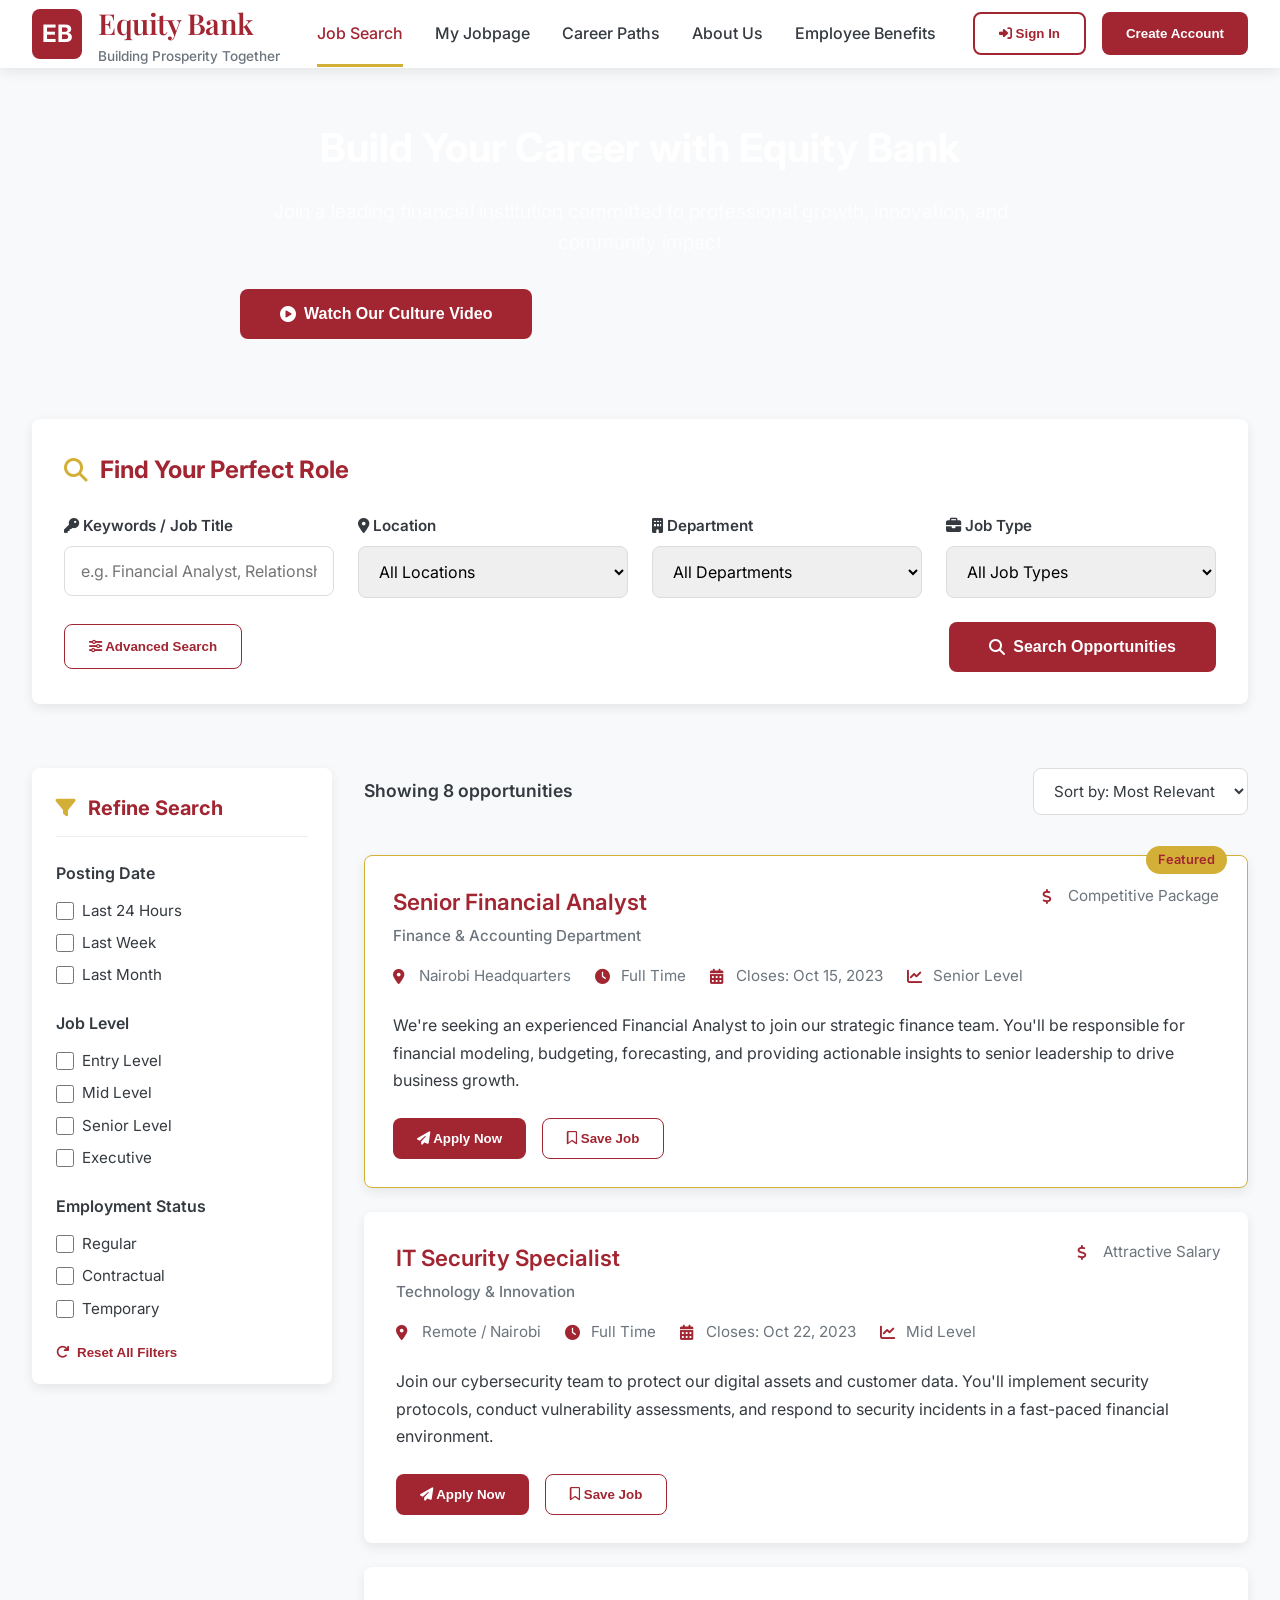
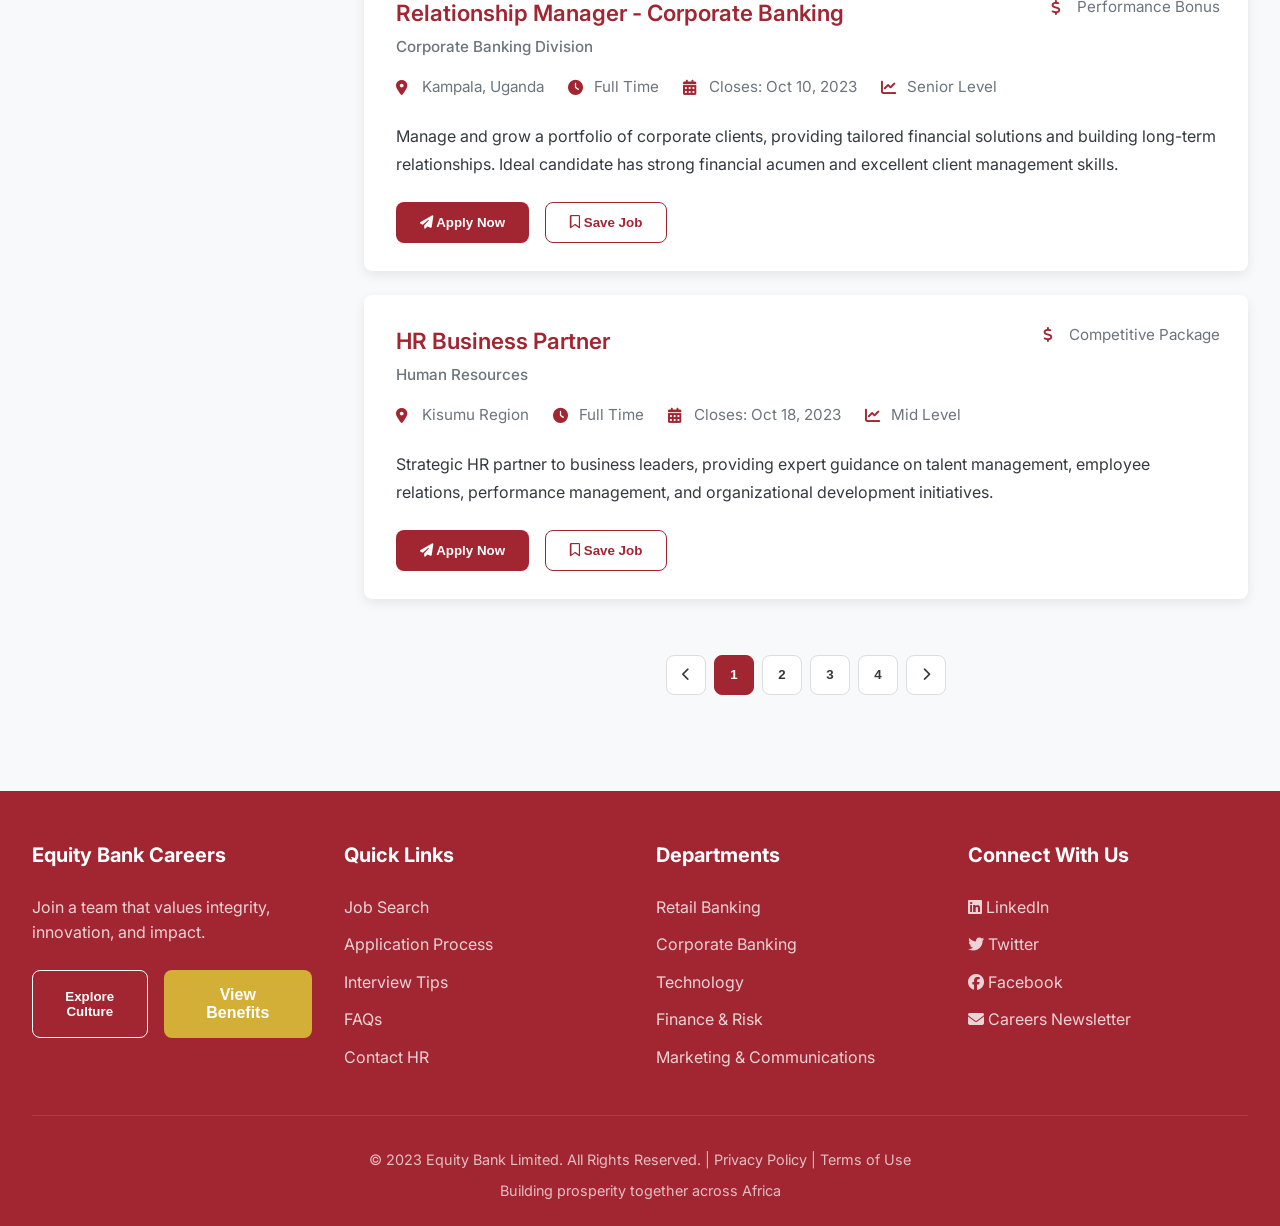
==== index.html @ b9585659 "first commit" ====
<!DOCTYPE html>
<html lang="en">

<head>
  <meta charset="UTF-8">
  <meta name="viewport" content="width=device-width, initial-scale=1.0">
  <title>Equity Bank Careers - Professional Job Portal</title>
  <link rel="stylesheet" href="https://cdnjs.cloudflare.com/ajax/libs/font-awesome/6.4.0/css/all.min.css">
  <link
    href="https://fonts.googleapis.com/css2?family=Inter:wght@300;400;500;600;700&family=Playfair+Display:wght@400;500;600&display=swap"
    rel="stylesheet">
  <style>
    :root {
      --primary-blue: #a22532;
      --secondary-blue: #a22532;
      --accent-gold: #d4af37;
      --light-blue: #e6f2ff;
      --light-gray: #f8f9fa;
      --medium-gray: #6c757d;
      --dark-gray: #343a40;
      --white: #ffffff;
      --shadow: 0 4px 12px rgba(0, 0, 0, 0.08);
      --border-radius: 8px;
      --transition: all 0.3s ease;
    }

    * {
      margin: 0;
      padding: 0;
      box-sizing: border-box;
    }

    body {
      font-family: 'Inter', sans-serif;
      line-height: 1.6;
      color: var(--dark-gray);
      background-color: var(--light-gray);
    }

    /* Header & Navigation */
    .main-header {
      background-color: var(--white);
      box-shadow: var(--shadow);
      position: sticky;
      top: 0;
      z-index: 1000;
    }

    .header-container {
      max-width: 1400px;
      margin: 0 auto;
      padding: 0 2rem;
      display: flex;
      justify-content: space-between;
      align-items: center;
    }

    .logo-section {
      display: flex;
      align-items: center;
      gap: 1rem;
    }

    .logo {
      height: 50px;
      width: auto;
    }

    .bank-name {
      font-family: 'Playfair Display', serif;
      font-size: 1.8rem;
      font-weight: 600;
      color: var(--primary-blue);
      letter-spacing: -0.5px;
    }

    .bank-tagline {
      font-size: 0.85rem;
      color: var(--medium-gray);
      font-weight: 500;
    }

    .main-nav ul {
      display: flex;
      list-style: none;
      gap: 2rem;
    }

    .main-nav a {
      text-decoration: none;
      color: var(--dark-gray);
      font-weight: 500;
      padding: 1.5rem 0;
      position: relative;
      transition: var(--transition);
    }

    .main-nav a:hover,
    .main-nav a.active {
      color: var(--primary-blue);
    }

    .main-nav a.active::after {
      content: '';
      position: absolute;
      bottom: 0;
      left: 0;
      width: 100%;
      height: 3px;
      background-color: var(--accent-gold);
    }

    .auth-buttons {
      display: flex;
      gap: 1rem;
    }

    .btn-signin,
    .btn-register {
      padding: 0.75rem 1.5rem;
      border-radius: var(--border-radius);
      font-weight: 600;
      cursor: pointer;
      transition: var(--transition);
      border: none;
    }

    .btn-signin {
      background-color: transparent;
      color: var(--primary-blue);
      border: 2px solid var(--primary-blue);
    }

    .btn-signin:hover {
      background-color: var(--light-blue);
    }

    .btn-register {
      background-color: var(--primary-blue);
      color: var(--white);
    }

    .btn-register:hover {
      background-color: var(--secondary-blue);
      transform: translateY(-2px);
    }

    .welcome-banner {
      background: linear-gradient(135deg, var(--primary-blue) 0%, #a22532 100%);
      background-image: url('https://equitybank.taleo.net/careersection/theme/101/1579769691520/en/theme/images/Header-Banner.jpg');
      background-position: center;
      background-size: cover;
      color: var(--white);
      padding: 3rem 2rem;
      text-align: center;
    }

    .welcome-content {
      max-width: 800px;
      margin: 0 auto;
    }

    .welcome-content h1 {
      font-size: 2.5rem;
      margin-bottom: 1rem;
      font-weight: 700;
    }

    .welcome-content p {
      font-size: 1.2rem;
      opacity: 0.9;
      margin-bottom: 2rem;
    }

    /* Main Content */
    .main-container {
      max-width: 1400px;
      margin: 0 auto;
      padding: 2rem;
      display: grid;
      grid-template-columns: 300px 1fr;
      gap: 2rem;
    }

    /* Search Section */
    .search-section {
      background-color: var(--white);
      border-radius: var(--border-radius);
      padding: 2rem;
      box-shadow: var(--shadow);
      margin-bottom: 2rem;
      grid-column: 1 / -1;
    }

    .search-title {
      font-size: 1.5rem;
      color: var(--primary-blue);
      margin-bottom: 1.5rem;
      display: flex;
      align-items: center;
      gap: 0.75rem;
    }

    .search-title i {
      color: var(--accent-gold);
    }

    .search-form {
      display: grid;
      grid-template-columns: repeat(auto-fit, minmax(250px, 1fr));
      gap: 1.5rem;
      margin-bottom: 1.5rem;
    }

    .form-group {
      display: flex;
      flex-direction: column;
    }

    .form-group label {
      margin-bottom: 0.5rem;
      font-weight: 600;
      color: var(--dark-gray);
      font-size: 0.95rem;
    }

    .form-input,
    .form-select {
      padding: 0.875rem 1rem;
      border: 1px solid #ddd;
      border-radius: var(--border-radius);
      font-family: 'Inter', sans-serif;
      font-size: 1rem;
      transition: var(--transition);
    }

    .form-input:focus,
    .form-select:focus {
      outline: none;
      border-color: var(--primary-blue);
      box-shadow: 0 0 0 3px rgba(0, 51, 102, 0.1);
    }

    .search-actions {
      display: flex;
      justify-content: space-between;
      align-items: center;
      margin-top: 1.5rem;
    }

    .btn-primary {
      background-color: var(--primary-blue);
      color: var(--white);
      border: none;
      padding: 1rem 2.5rem;
      border-radius: var(--border-radius);
      font-weight: 600;
      font-size: 1rem;
      cursor: pointer;
      transition: var(--transition);
      display: flex;
      align-items: center;
      gap: 0.5rem;
    }

    .btn-primary:hover {
      background-color: var(--secondary-blue);
      transform: translateY(-2px);
      box-shadow: 0 6px 16px rgba(0, 51, 102, 0.15);
    }

    .btn-secondary {
      background-color: transparent;
      color: var(--primary-blue);
      border: 1px solid var(--primary-blue);
      padding: 0.875rem 1.5rem;
      border-radius: var(--border-radius);
      font-weight: 600;
      cursor: pointer;
      transition: var(--transition);
    }

    .btn-secondary:hover {
      background-color: var(--light-blue);
    }

    /* Filters Sidebar */
    .filters-sidebar {
      background-color: var(--white);
      border-radius: var(--border-radius);
      padding: 1.5rem;
      box-shadow: var(--shadow);
      height: fit-content;
      position: sticky;
      top: 120px;
    }

    .filter-title {
      font-size: 1.25rem;
      color: var(--primary-blue);
      margin-bottom: 1.5rem;
      padding-bottom: 0.75rem;
      border-bottom: 1px solid #eee;
      display: flex;
      align-items: center;
      gap: 0.75rem;
    }

    .filter-title i {
      color: var(--accent-gold);
    }

    .filter-section {
      margin-bottom: 1.5rem;
    }

    .filter-section h3 {
      font-size: 1rem;
      margin-bottom: 0.75rem;
      color: var(--dark-gray);
      font-weight: 600;
    }

    .filter-options {
      display: flex;
      flex-direction: column;
      gap: 0.5rem;
    }

    .filter-option {
      display: flex;
      align-items: center;
      gap: 0.5rem;
    }

    .filter-option input[type="checkbox"] {
      width: 18px;
      height: 18px;
      accent-color: var(--primary-blue);
    }

    .filter-option label {
      cursor: pointer;
      font-size: 0.95rem;
    }

    .filter-reset {
      color: var(--primary-blue);
      background: none;
      border: none;
      font-weight: 600;
      cursor: pointer;
      margin-top: 0.5rem;
      display: flex;
      align-items: center;
      gap: 0.5rem;
      transition: var(--transition);
    }

    .filter-reset:hover {
      color: var(--secondary-blue);
    }

    /* Job Listings */
    .job-listings {
      display: flex;
      flex-direction: column;
      gap: 1.5rem;
    }

    .results-header {
      display: flex;
      justify-content: space-between;
      align-items: center;
      margin-bottom: 1rem;
    }

    .results-count {
      font-size: 1.1rem;
      font-weight: 600;
      color: var(--dark-gray);
    }

    .sort-options select {
      padding: 0.75rem 1rem;
      border: 1px solid #ddd;
      border-radius: var(--border-radius);
      font-family: 'Inter', sans-serif;
      font-size: 0.95rem;
      color: var(--dark-gray);
      background-color: var(--white);
    }

    .job-card {
      background-color: var(--white);
      border-radius: var(--border-radius);
      padding: 1.75rem;
      box-shadow: var(--shadow);
      transition: var(--transition);
      border-left: 4px solid transparent;
    }

    .job-card:hover {
      transform: translateY(-5px);
      box-shadow: 0 8px 20px rgba(0, 0, 0, 0.1);
      border-left-color: var(--accent-gold);
    }

    .job-card.featured {
      border: 1px solid var(--accent-gold);
      position: relative;
    }

    .featured-badge {
      position: absolute;
      top: -10px;
      right: 20px;
      background-color: var(--accent-gold);
      color: var(--primary-blue);
      font-weight: 600;
      padding: 0.25rem 0.75rem;
      border-radius: 20px;
      font-size: 0.8rem;
    }

    .job-header {
      display: flex;
      justify-content: space-between;
      align-items: flex-start;
      margin-bottom: 1rem;
    }

    .job-title {
      font-size: 1.4rem;
      font-weight: 600;
      color: var(--primary-blue);
      margin-bottom: 0.25rem;
    }

    .job-department {
      color: var(--medium-gray);
      font-size: 0.95rem;
      font-weight: 500;
    }

    .job-meta {
      display: flex;
      flex-wrap: wrap;
      gap: 1.5rem;
      margin-bottom: 1.5rem;
    }

    .job-meta-item {
      display: flex;
      align-items: center;
      gap: 0.5rem;
      color: var(--medium-gray);
      font-size: 0.95rem;
    }

    .job-meta-item i {
      color: var(--primary-blue);
      width: 18px;
    }

    .job-description {
      color: var(--dark-gray);
      margin-bottom: 1.5rem;
      line-height: 1.7;
    }

    .job-actions {
      display: flex;
      gap: 1rem;
    }

    .btn-apply {
      background-color: var(--primary-blue);
      color: var(--white);
      border: none;
      padding: 0.75rem 1.5rem;
      border-radius: var(--border-radius);
      font-weight: 600;
      cursor: pointer;
      transition: var(--transition);
    }

    .btn-apply:hover {
      background-color: var(--secondary-blue);
    }

    .btn-save {
      background-color: transparent;
      color: var(--primary-blue);
      border: 1px solid var(--primary-blue);
      padding: 0.75rem 1.5rem;
      border-radius: var(--border-radius);
      font-weight: 600;
      cursor: pointer;
      transition: var(--transition);
    }

    .btn-save:hover {
      background-color: var(--light-blue);
    }

    /* Pagination */
    .pagination {
      display: flex;
      justify-content: center;
      margin-top: 2rem;
      gap: 0.5rem;
    }

    .pagination-btn {
      width: 40px;
      height: 40px;
      display: flex;
      align-items: center;
      justify-content: center;
      border-radius: var(--border-radius);
      border: 1px solid #ddd;
      background-color: var(--white);
      color: var(--dark-gray);
      font-weight: 600;
      cursor: pointer;
      transition: var(--transition);
    }

    .pagination-btn:hover:not(.active) {
      background-color: var(--light-blue);
      border-color: var(--primary-blue);
    }

    .pagination-btn.active {
      background-color: var(--primary-blue);
      color: var(--white);
      border-color: var(--primary-blue);
    }

    /* Footer */
    .main-footer {
      background-color: var(--primary-blue);
      color: var(--white);
      padding: 3rem 2rem 1.5rem;
      margin-top: 4rem;
    }

    .footer-container {
      max-width: 1400px;
      margin: 0 auto;
      display: grid;
      grid-template-columns: repeat(auto-fit, minmax(250px, 1fr));
      gap: 2rem;
    }

    .footer-section h3 {
      font-size: 1.25rem;
      margin-bottom: 1.5rem;
      color: var(--white);
    }

    .footer-section ul {
      list-style: none;
    }

    .footer-section ul li {
      margin-bottom: 0.75rem;
    }

    .footer-section ul li a {
      color: rgba(255, 255, 255, 0.8);
      text-decoration: none;
      transition: var(--transition);
    }

    .footer-section ul li a:hover {
      color: var(--white);
      padding-left: 0.5rem;
    }

    .footer-bottom {
      text-align: center;
      padding-top: 2rem;
      margin-top: 2rem;
      border-top: 1px solid rgba(255, 255, 255, 0.1);
      color: rgba(255, 255, 255, 0.7);
      font-size: 0.9rem;
    }

    /* Responsive Design */
    @media (max-width: 1024px) {
      .main-container {
        grid-template-columns: 1fr;
      }

      .filters-sidebar {
        position: static;
      }
    }

    @media (max-width: 768px) {
      .header-container {
        flex-direction: column;
        padding: 1rem;
        gap: 1rem;
      }

      .main-nav ul {
        flex-wrap: wrap;
        justify-content: center;
        gap: 1rem;
      }

      .auth-buttons {
        width: 100%;
        justify-content: center;
      }

      .search-form {
        grid-template-columns: 1fr;
      }

      .job-header {
        flex-direction: column;
        gap: 1rem;
      }

      .job-actions {
        flex-direction: column;
      }
    }
  </style>
  <link rel="stylesheet" href="./styles.css">
</head>

<body>
  <!-- Header -->
  <header class="main-header">
    <div class="header-container">
      <div class="logo-section">
        <div class="logo-placeholder">
          <div
            style="background-color: var(--primary-blue); color: white; width: 50px; height: 50px; display: flex; align-items: center; justify-content: center; border-radius: 8px; font-weight: bold; font-size: 1.5rem;">
            EB</div>
        </div>
        <div>
          <div class="bank-name">Equity Bank</div>
          <div class="bank-tagline">Building Prosperity Together</div>
        </div>
      </div>

      <nav class="main-nav">
        <ul>
          <li><a href="#" class="active">Job Search</a></li>
          <li><a href="my-jobs.html">My Jobpage</a></li>
          <li><a href="career-paths.html">Career Paths</a></li>
          <li><a href="about.html">About Us</a></li>
          <li><a href="benefits.html">Employee Benefits</a></li>
        </ul>
      </nav>

      <div class="auth-buttons">
        <button class="btn-signin"><i class="fas fa-sign-in-alt"></i> Sign In</button>
        <button class="btn-register">Create Account</button>
      </div>
    </div>
  </header>

  <!-- Welcome Banner -->
  <section class="welcome-banner">
    <div class="welcome-content">
      <h1>Build Your Career with Equity Bank</h1>
      <p>Join a leading financial institution committed to professional growth, innovation, and community impact</p>
      <button class="btn-primary"><i class="fas fa-play-circle"></i> Watch Our Culture Video</button>
    </div>
  </section>

  <!-- Main Content -->
  <main class="main-container">
    <!-- Search Section -->
    <section class="search-section">
      <h2 class="search-title"><i class="fas fa-search"></i> Find Your Perfect Role</h2>

      <form class="search-form">
        <div class="form-group">
          <label for="keyword"><i class="fas fa-key"></i> Keywords / Job Title</label>
          <input type="text" id="keyword" class="form-input" placeholder="e.g. Financial Analyst, Relationship Manager">
        </div>

        <div class="form-group">
          <label for="location"><i class="fas fa-map-marker-alt"></i> Location</label>
          <select id="location" class="form-select">
            <option value="">All Locations</option>
            <option value="nairobi">Nairobi Headquarters</option>
            <option value="kisumu">Kisumu Region</option>
            <option value="mombasa">Mombasa Coastal</option>
            <option value="kampala">Kampala, Uganda</option>
            <option value="kigali">Kigali, Rwanda</option>
            <option value="remote">Remote Opportunities</option>
          </select>
        </div>

        <div class="form-group">
          <label for="department"><i class="fas fa-building"></i> Department</label>
          <select id="department" class="form-select">
            <option value="">All Departments</option>
            <option value="retail">Retail Banking</option>
            <option value="corporate">Corporate Banking</option>
            <option value="finance">Finance & Accounting</option>
            <option value="risk">Risk Management</option>
            <option value="technology">Technology & Innovation</option>
            <option value="hr">Human Resources</option>
          </select>
        </div>

        <div class="form-group">
          <label for="job-type"><i class="fas fa-briefcase"></i> Job Type</label>
          <select id="job-type" class="form-select">
            <option value="">All Job Types</option>
            <option value="full-time">Full Time</option>
            <option value="part-time">Part Time</option>
            <option value="contract">Contract</option>
            <option value="internship">Internship</option>
          </select>
        </div>
      </form>

      <div class="search-actions">
        <button class="btn-secondary"><i class="fas fa-sliders-h"></i> Advanced Search</button>
        <button class="btn-primary"><i class="fas fa-search"></i> Search Opportunities</button>
      </div>
    </section>

    <!-- Filters Sidebar -->
    <aside class="filters-sidebar">
      <h3 class="filter-title"><i class="fas fa-filter"></i> Refine Search</h3>

      <div class="filter-section">
        <h3>Posting Date</h3>
        <div class="filter-options">
          <div class="filter-option">
            <input type="checkbox" id="date-24h" name="date">
            <label for="date-24h">Last 24 Hours</label>
          </div>
          <div class="filter-option">
            <input type="checkbox" id="date-week" name="date">
            <label for="date-week">Last Week</label>
          </div>
          <div class="filter-option">
            <input type="checkbox" id="date-month" name="date">
            <label for="date-month">Last Month</label>
          </div>
        </div>
      </div>

      <div class="filter-section">
        <h3>Job Level</h3>
        <div class="filter-options">
          <div class="filter-option">
            <input type="checkbox" id="level-entry" name="level">
            <label for="level-entry">Entry Level</label>
          </div>
          <div class="filter-option">
            <input type="checkbox" id="level-mid" name="level">
            <label for="level-mid">Mid Level</label>
          </div>
          <div class="filter-option">
            <input type="checkbox" id="level-senior" name="level">
            <label for="level-senior">Senior Level</label>
          </div>
          <div class="filter-option">
            <input type="checkbox" id="level-exec" name="level">
            <label for="level-exec">Executive</label>
          </div>
        </div>
      </div>

      <div class="filter-section">
        <h3>Employment Status</h3>
        <div class="filter-options">
          <div class="filter-option">
            <input type="checkbox" id="status-regular" name="status">
            <label for="status-regular">Regular</label>
          </div>
          <div class="filter-option">
            <input type="checkbox" id="status-contract" name="status">
            <label for="status-contract">Contractual</label>
          </div>
          <div class="filter-option">
            <input type="checkbox" id="status-temp" name="status">
            <label for="status-temp">Temporary</label>
          </div>
        </div>
      </div>

      <button class="filter-reset"><i class="fas fa-redo"></i> Reset All Filters</button>
    </aside>

    <!-- Job Listings -->
    <section class="job-listings">
      <div class="results-header">
        <div class="results-count">Showing 8 opportunities</div>
        <div class="sort-options">
          <select>
            <option>Sort by: Most Relevant</option>
            <option>Sort by: Newest</option>
            <option>Sort by: Closing Date</option>
            <option>Sort by: Job Title</option>
          </select>
        </div>
      </div>

      <!-- Job Card 1 -->
      <article class="job-card featured">
        <div class="featured-badge">Featured</div>
        <div class="job-header">
          <div>
            <h3 class="job-title">Senior Financial Analyst</h3>
            <p class="job-department">Finance & Accounting Department</p>
          </div>
          <div>
            <span class="job-meta-item"><i class="fas fa-dollar-sign"></i> Competitive Package</span>
          </div>
        </div>

        <div class="job-meta">
          <div class="job-meta-item">
            <i class="fas fa-map-marker-alt"></i>
            <span>Nairobi Headquarters</span>
          </div>
          <div class="job-meta-item">
            <i class="fas fa-clock"></i>
            <span>Full Time</span>
          </div>
          <div class="job-meta-item">
            <i class="fas fa-calendar-alt"></i>
            <span>Closes: Oct 15, 2023</span>
          </div>
          <div class="job-meta-item">
            <i class="fas fa-chart-line"></i>
            <span>Senior Level</span>
          </div>
        </div>

        <p class="job-description">
          We're seeking an experienced Financial Analyst to join our strategic finance team. You'll be responsible for
          financial modeling, budgeting, forecasting, and providing actionable insights to senior leadership to drive
          business growth.
        </p>

        <div class="job-actions">
          <button class="btn-apply"><i class="fas fa-paper-plane"></i> Apply Now</button>
          <button class="btn-save"><i class="far fa-bookmark"></i> Save Job</button>
        </div>
      </article>

      <!-- Job Card 2 -->
      <article class="job-card">
        <div class="job-header">
          <div>
            <h3 class="job-title">IT Security Specialist</h3>
            <p class="job-department">Technology & Innovation</p>
          </div>
          <div>
            <span class="job-meta-item"><i class="fas fa-dollar-sign"></i> Attractive Salary</span>
          </div>
        </div>

        <div class="job-meta">
          <div class="job-meta-item">
            <i class="fas fa-map-marker-alt"></i>
            <span>Remote / Nairobi</span>
          </div>
          <div class="job-meta-item">
            <i class="fas fa-clock"></i>
            <span>Full Time</span>
          </div>
          <div class="job-meta-item">
            <i class="fas fa-calendar-alt"></i>
            <span>Closes: Oct 22, 2023</span>
          </div>
          <div class="job-meta-item">
            <i class="fas fa-chart-line"></i>
            <span>Mid Level</span>
          </div>
        </div>

        <p class="job-description">
          Join our cybersecurity team to protect our digital assets and customer data. You'll implement security
          protocols, conduct vulnerability assessments, and respond to security incidents in a fast-paced financial
          environment.
        </p>

        <div class="job-actions">
          <button class="btn-apply"><i class="fas fa-paper-plane"></i> Apply Now</button>
          <button class="btn-save"><i class="far fa-bookmark"></i> Save Job</button>
        </div>
      </article>

      <!-- Job Card 3 -->
      <article class="job-card">
        <div class="job-header">
          <div>
            <h3 class="job-title">Relationship Manager - Corporate Banking</h3>
            <p class="job-department">Corporate Banking Division</p>
          </div>
          <div>
            <span class="job-meta-item"><i class="fas fa-dollar-sign"></i> Performance Bonus</span>
          </div>
        </div>

        <div class="job-meta">
          <div class="job-meta-item">
            <i class="fas fa-map-marker-alt"></i>
            <span>Kampala, Uganda</span>
          </div>
          <div class="job-meta-item">
            <i class="fas fa-clock"></i>
            <span>Full Time</span>
          </div>
          <div class="job-meta-item">
            <i class="fas fa-calendar-alt"></i>
            <span>Closes: Oct 10, 2023</span>
          </div>
          <div class="job-meta-item">
            <i class="fas fa-chart-line"></i>
            <span>Senior Level</span>
          </div>
        </div>

        <p class="job-description">
          Manage and grow a portfolio of corporate clients, providing tailored financial solutions and building
          long-term relationships. Ideal candidate has strong financial acumen and excellent client management skills.
        </p>

        <div class="job-actions">
          <button class="btn-apply"><i class="fas fa-paper-plane"></i> Apply Now</button>
          <button class="btn-save"><i class="far fa-bookmark"></i> Save Job</button>
        </div>
      </article>

      <!-- Job Card 4 -->
      <article class="job-card">
        <div class="job-header">
          <div>
            <h3 class="job-title">HR Business Partner</h3>
            <p class="job-department">Human Resources</p>
          </div>
          <div>
            <span class="job-meta-item"><i class="fas fa-dollar-sign"></i> Competitive Package</span>
          </div>
        </div>

        <div class="job-meta">
          <div class="job-meta-item">
            <i class="fas fa-map-marker-alt"></i>
            <span>Kisumu Region</span>
          </div>
          <div class="job-meta-item">
            <i class="fas fa-clock"></i>
            <span>Full Time</span>
          </div>
          <div class="job-meta-item">
            <i class="fas fa-calendar-alt"></i>
            <span>Closes: Oct 18, 2023</span>
          </div>
          <div class="job-meta-item">
            <i class="fas fa-chart-line"></i>
            <span>Mid Level</span>
          </div>
        </div>

        <p class="job-description">
          Strategic HR partner to business leaders, providing expert guidance on talent management, employee relations,
          performance management, and organizational development initiatives.
        </p>

        <div class="job-actions">
          <button class="btn-apply"><i class="fas fa-paper-plane"></i> Apply Now</button>
          <button class="btn-save"><i class="far fa-bookmark"></i> Save Job</button>
        </div>
      </article>

      <!-- Pagination -->
      <div class="pagination">
        <button class="pagination-btn"><i class="fas fa-chevron-left"></i></button>
        <button class="pagination-btn active">1</button>
        <button class="pagination-btn">2</button>
        <button class="pagination-btn">3</button>
        <button class="pagination-btn">4</button>
        <button class="pagination-btn"><i class="fas fa-chevron-right"></i></button>
      </div>
    </section>
  </main>

  <!-- Footer -->
  <footer class="main-footer">
    <div class="footer-container">
      <div class="footer-section">
        <h3>Equity Bank Careers</h3>
        <p style="opacity: 0.8; margin-bottom: 1.5rem;">Join a team that values integrity, innovation, and impact.</p>
        <div style="display: flex; gap: 1rem;">
          <button class="btn-secondary" style="color: white; border-color: white;">Explore Culture</button>
          <button class="btn-primary" style="background-color: var(--accent-gold); border: none;">View Benefits</button>
        </div>
      </div>

      <div class="footer-section">
        <h3>Quick Links</h3>
        <ul>
          <li><a href="#">Job Search</a></li>
          <li><a href="#">Application Process</a></li>
          <li><a href="#">Interview Tips</a></li>
          <li><a href="#">FAQs</a></li>
          <li><a href="#">Contact HR</a></li>
        </ul>
      </div>

      <div class="footer-section">
        <h3>Departments</h3>
        <ul>
          <li><a href="#">Retail Banking</a></li>
          <li><a href="#">Corporate Banking</a></li>
          <li><a href="#">Technology</a></li>
          <li><a href="#">Finance & Risk</a></li>
          <li><a href">Marketing & Communications</a></li>
        </ul>
      </div>

      <div class="footer-section">
        <h3>Connect With Us</h3>
        <ul>
          <li><a href="#"><i class="fab fa-linkedin"></i> LinkedIn</a></li>
          <li><a href="#"><i class="fab fa-twitter"></i> Twitter</a></li>
          <li><a href="#"><i class="fab fa-facebook"></i> Facebook</a></li>
          <li><a href="#"><i class="fas fa-envelope"></i> Careers Newsletter</a></li>
        </ul>
      </div>
    </div>

    <div class="footer-bottom">
      <p>© 2023 Equity Bank Limited. All Rights Reserved. | Privacy Policy | Terms of Use</p>
      <p style="margin-top: 0.5rem;">Building prosperity together across Africa</p>
    </div>
  </footer>

  <script>
    // Interactive elements functionality
    document.addEventListener('DOMContentLoaded', function () {
      // Apply button functionality
      const applyButtons = document.querySelectorAll('.btn-apply');
      applyButtons.forEach(button => {
        button.addEventListener('click', function () {
          const jobTitle = this.closest('.job-card').querySelector('.job-title').textContent;
          alert(`Starting application process for: ${jobTitle}`);
          // In a real implementation, this would redirect to application form
        });
      });

      // Save job functionality
      const saveButtons = document.querySelectorAll('.btn-save');
      saveButtons.forEach(button => {
        button.addEventListener('click', function () {
          const jobTitle = this.closest('.job-card').querySelector('.job-title').textContent;
          const icon = this.querySelector('i');

          if (icon.classList.contains('far')) {
            icon.classList.remove('far');
            icon.classList.add('fas');
            this.innerHTML = '<i class="fas fa-bookmark"></i> Saved';
            alert(`"${jobTitle}" has been saved to your jobpage.`);
          } else {
            icon.classList.remove('fas');
            icon.classList.add('far');
            this.innerHTML = '<i class="far fa-bookmark"></i> Save Job';
            alert(`"${jobTitle}" has been removed from your saved jobs.`);
          }
        });
      });

      // Search functionality
      const searchButton = document.querySelector('.btn-primary');
      searchButton.addEventListener('click', function () {
        const keyword = document.getElementById('keyword').value;
        const location = document.getElementById('location').value;
        const department = document.getElementById('department').value;

        if (!keyword && !location && !department) {
          alert('Please enter at least one search criteria or use "Advanced Search" for more options.');
        } else {
          alert('Searching for opportunities... This would load results in a real implementation.');
          // In a real implementation, this would submit the form and filter results
        }
      });

      // Filter reset functionality
      const resetButton = document.querySelector('.filter-reset');
      resetButton.addEventListener('click', function () {
        const checkboxes = document.querySelectorAll('.filter-options input[type="checkbox"]');
        checkboxes.forEach(checkbox => {
          checkbox.checked = false;
        });
        alert('All filters have been reset.');
      });

      // Sign in button
      const signInButton = document.querySelector('.btn-signin');
      signInButton.addEventListener('click', function () {
        alert('Redirecting to secure sign in portal...');
        // In a real implementation, this would open a sign in modal or redirect
      });

      // Register button
      const registerButton = document.querySelector('.btn-register');
      registerButton.addEventListener('click', function () {
        alert('Redirecting to account creation page...');
        // In a real implementation, this would redirect to registration
      });

      // Advanced search button
      const advancedButton = document.querySelector('.btn-secondary');
      advancedButton.addEventListener('click', function () {
        alert('Opening advanced search panel with more filtering options...');
        // In a real implementation, this would expand an advanced search section
      });
    });
  </script>
  <script src="main.js"></script>
</body>

</html>
---- styles.css ----
/* ===== BASE STYLES & VARIABLES ===== */
:root {
  --eb-primary-blue: hwb(354 13% 42%);
  --eb-secondary-blue: #a22532;
  --eb-accent-gold: #d4af37;
  --eb-light-blue: #e6f2ff;
  --eb-light-gray: #f8f9fa;
  --eb-medium-gray: #6c757d;
  --eb-dark-gray: #343a40;
  --eb-white: #ffffff;
  --eb-success: #28a745;
  --eb-warning: #ffc107;
  --eb-error: #dc3545;
  --eb-shadow: 0 4px 12px rgba(0, 0, 0, 0.08);
  --eb-border-radius: 8px;
  --eb-transition: all 0.3s ease;
}

* {
  margin: 0;
  padding: 0;
  box-sizing: border-box;
}

body {
  font-family: 'Inter', sans-serif;
  line-height: 1.6;
  color: var(--eb-dark-gray);
  background-color: var(--eb-light-gray);
}

/* ===== SHARED COMPONENTS ===== */
.eb-header {
  background-color: var(--eb-white);
  box-shadow: var(--eb-shadow);
  position: sticky;
  top: 0;
  z-index: 1000;
}

.eb-header-container {
  max-width: 1400px;
  margin: 0 auto;
  padding: 0 2rem;
  display: flex;
  justify-content: space-between;
  align-items: center;
}

.eb-logo-section {
  display: flex;
  align-items: center;
  gap: 1rem;
}

.eb-logo {
  height: 50px;
  width: auto;
}

.eb-bank-name {
  font-family: 'Playfair Display', serif;
  font-size: 1.8rem;
  font-weight: 600;
  color: var(--eb-primary-blue);
  letter-spacing: -0.5px;
}

.eb-bank-tagline {
  font-size: 0.85rem;
  color: var(--eb-medium-gray);
  font-weight: 500;
}

.eb-main-nav ul {
  display: flex;
  list-style: none;
  gap: 2rem;
}

.eb-main-nav a {
  text-decoration: none;
  color: var(--eb-dark-gray);
  font-weight: 500;
  padding: 1.5rem 0;
  position: relative;
  transition: var(--eb-transition);
}

.eb-main-nav a:hover,
.eb-main-nav a.eb-active {
  color: var(--eb-primary-blue);
}

.eb-main-nav a.eb-active::after {
  content: '';
  position: absolute;
  bottom: 0;
  left: 0;
  width: 100%;
  height: 3px;
  background-color: var(--eb-accent-gold);
}

.eb-auth-buttons {
  display: flex;
  gap: 1rem;
}

.eb-btn {
  padding: 0.75rem 1.5rem;
  border-radius: var(--eb-border-radius);
  font-weight: 600;
  cursor: pointer;
  transition: var(--eb-transition);
  border: none;
  font-family: 'Inter', sans-serif;
  font-size: 0.95rem;
  display: inline-flex;
  align-items: center;
  gap: 0.5rem;
  justify-content: center;
}

.eb-btn-signin {
  background-color: transparent;
  color: var(--eb-primary-blue);
  border: 2px solid var(--eb-primary-blue);
}

.eb-btn-signin:hover {
  background-color: var(--eb-light-blue);
}

.eb-btn-register {
  background-color: var(--eb-primary-blue);
  color: var(--eb-white);
}

.eb-btn-register:hover {
  background-color: var(--eb-secondary-blue);
  transform: translateY(-2px);
}

.eb-btn-primary {
  background-color: var(--eb-primary-blue);
  color: var(--eb-white);
  border: none;
  padding: 1rem 2.5rem;
}

.eb-btn-primary:hover {
  background-color: var(--eb-secondary-blue);
  transform: translateY(-2px);
  box-shadow: 0 6px 16px rgba(0, 51, 102, 0.15);
}

.eb-btn-secondary {
  background-color: transparent;
  color: var(--eb-primary-blue);
  border: 1px solid var(--eb-primary-blue);
}

.eb-btn-secondary:hover {
  background-color: var(--eb-light-blue);
}

/* Footer */
.eb-footer {
  background-color: var(--eb-primary-blue);
  color: var(--eb-white);
  padding: 3rem 2rem 1.5rem;
  margin-top: 4rem;
}

.eb-footer-container {
  max-width: 1400px;
  margin: 0 auto;
  display: grid;
  grid-template-columns: repeat(auto-fit, minmax(250px, 1fr));
  gap: 2rem;
}

.eb-footer-section h3 {
  font-size: 1.25rem;
  margin-bottom: 1.5rem;
  color: var(--eb-white);
}

.eb-footer-section ul {
  list-style: none;
}

.eb-footer-section ul li {
  margin-bottom: 0.75rem;
}

.eb-footer-section ul li a {
  color: rgba(255, 255, 255, 0.8);
  text-decoration: none;
  transition: var(--eb-transition);
}

.eb-footer-section ul li a:hover {
  color: var(--eb-white);
  padding-left: 0.5rem;
}

.eb-footer-bottom {
  text-align: center;
  padding-top: 2rem;
  margin-top: 2rem;
  border-top: 1px solid rgba(255, 255, 255, 0.1);
  color: rgba(255, 255, 255, 0.7);
  font-size: 0.9rem;
}

/* ===== UTILITY CLASSES ===== */
.eb-container {
  max-width: 1400px;
  margin: 0 auto;
  padding: 0 2rem;
}

.eb-page-header {
  background: linear-gradient(135deg, var(--eb-primary-blue) 0%, #a22532 100%);
  color: var(--eb-white);
  padding: 4rem 2rem;
  text-align: center;
  margin-bottom: 3rem;
}

.eb-page-header h1 {
  font-size: 2.8rem;
  margin-bottom: 1rem;
  font-weight: 700;
}

.eb-page-header p {
  font-size: 1.2rem;
  opacity: 0.9;
  max-width: 800px;
  margin: 0 auto;
}

.eb-section {
  padding: 3rem 0;
}

.eb-card {
  background-color: var(--eb-white);
  border-radius: var(--eb-border-radius);
  padding: 2rem;
  box-shadow: var(--eb-shadow);
  transition: var(--eb-transition);
}

.eb-card:hover {
  transform: translateY(-5px);
  box-shadow: 0 8px 20px rgba(0, 0, 0, 0.1);
}

.eb-featured-badge {
  position: absolute;
  top: -10px;
  right: 20px;
  background-color: var(--eb-accent-gold);
  color: var(--eb-primary-blue);
  font-weight: 600;
  padding: 0.25rem 0.75rem;
  border-radius: 20px;
  font-size: 0.8rem;
}

.eb-grid {
  display: grid;
  gap: 2rem;
}

.eb-grid-2 {
  grid-template-columns: repeat(2, 1fr);
}

.eb-grid-3 {
  grid-template-columns: repeat(3, 1fr);
}

.eb-grid-4 {
  grid-template-columns: repeat(4, 1fr);
}

/* ===== RESPONSIVE ===== */
@media (max-width: 1024px) {
  .eb-grid-4 {
    grid-template-columns: repeat(2, 1fr);
  }
}

@media (max-width: 768px) {
  .eb-header-container {
    flex-direction: column;
    padding: 1rem;
    gap: 1rem;
  }

  .eb-main-nav ul {
    flex-wrap: wrap;
    justify-content: center;
    gap: 1rem;
  }

  .eb-auth-buttons {
    width: 100%;
    justify-content: center;
  }

  .eb-grid-2,
  .eb-grid-3,
  .eb-grid-4 {
    grid-template-columns: 1fr;
  }

  .eb-page-header h1 {
    font-size: 2.2rem;
  }
}
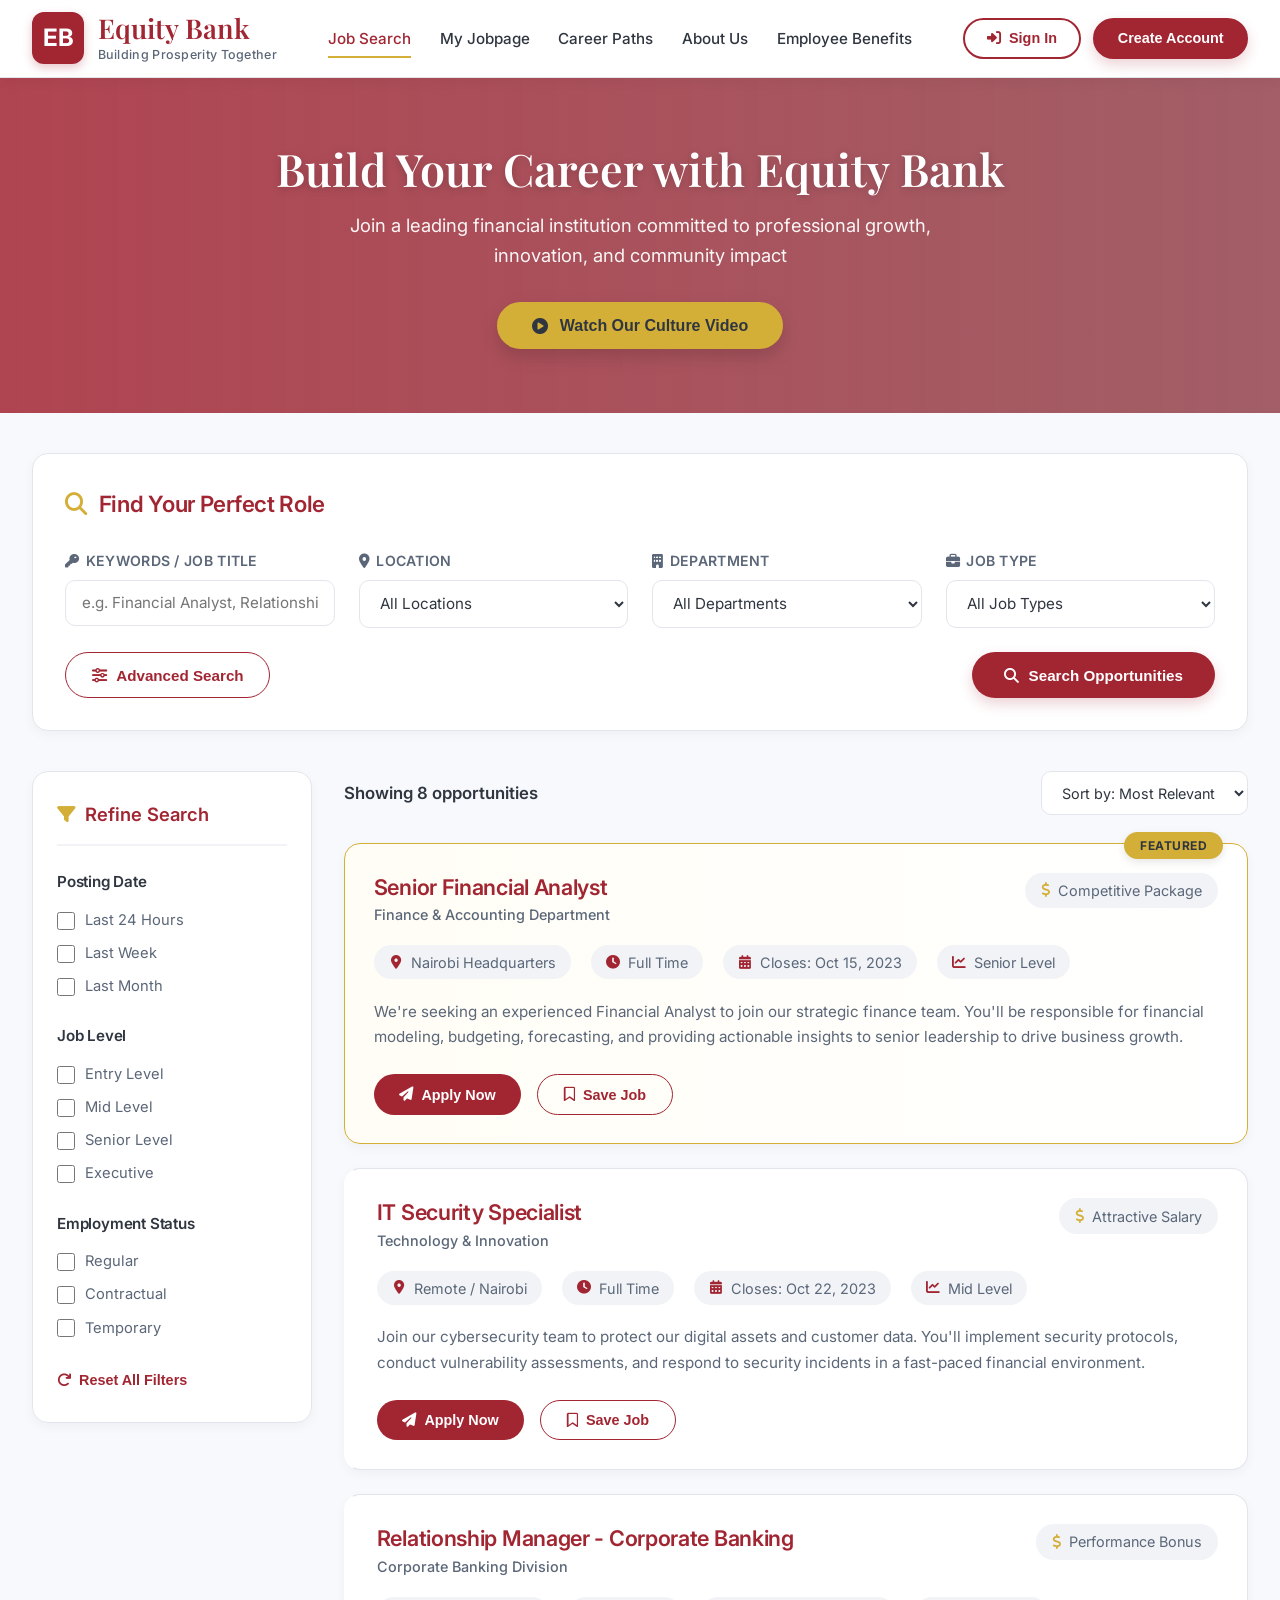
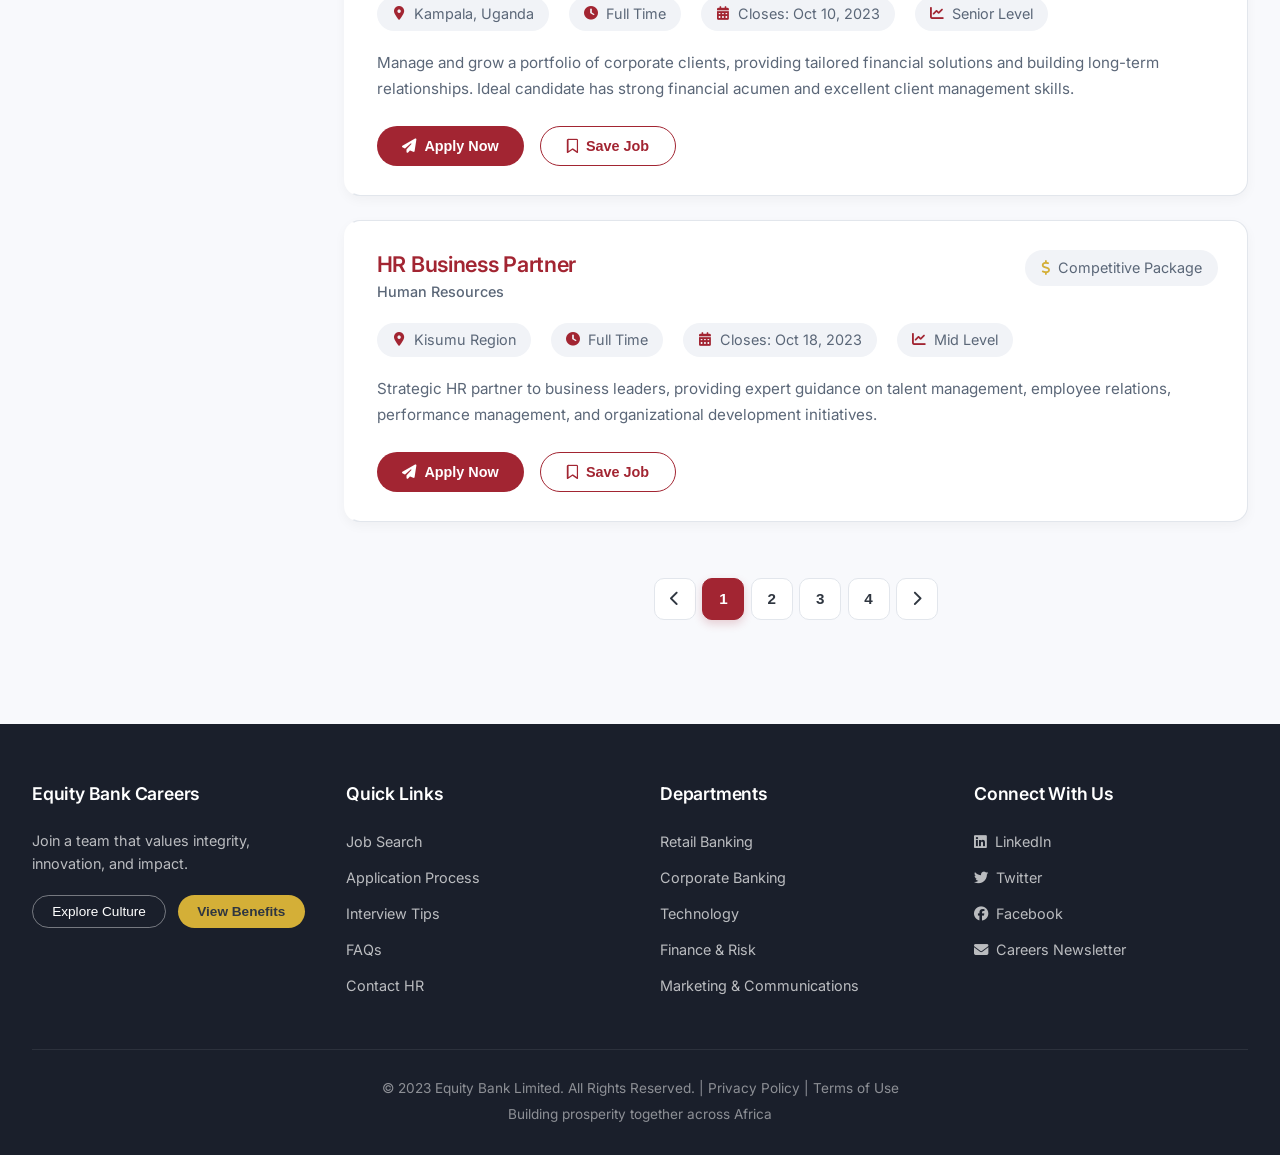
==== commit 750d876d: "Update index.html" ====
--- a/index.html
+++ b/index.html
@@ -1,204 +1,271 @@
+
 <!DOCTYPE html>
 <html lang="en">
-
 <head>
   <meta charset="UTF-8">
   <meta name="viewport" content="width=device-width, initial-scale=1.0">
-  <title>Equity Bank Careers - Professional Job Portal</title>
+  <title>Equity Bank Careers | Professional Job Portal</title>
   <link rel="stylesheet" href="https://cdnjs.cloudflare.com/ajax/libs/font-awesome/6.4.0/css/all.min.css">
-  <link
-    href="https://fonts.googleapis.com/css2?family=Inter:wght@300;400;500;600;700&family=Playfair+Display:wght@400;500;600&display=swap"
-    rel="stylesheet">
+  <link href="https://fonts.googleapis.com/css2?family=Inter:wght@300;400;500;600;700&family=Playfair+Display:wght@400;500;600&display=swap" rel="stylesheet">
   <style>
-    :root {
-      --primary-blue: #a22532;
-      --secondary-blue: #a22532;
-      --accent-gold: #d4af37;
-      --light-blue: #e6f2ff;
-      --light-gray: #f8f9fa;
-      --medium-gray: #6c757d;
-      --dark-gray: #343a40;
-      --white: #ffffff;
-      --shadow: 0 4px 12px rgba(0, 0, 0, 0.08);
-      --border-radius: 8px;
-      --transition: all 0.3s ease;
-    }
-
+    /* ----- reset & base ----- */
     * {
       margin: 0;
       padding: 0;
       box-sizing: border-box;
     }
 
+    :root {
+      --primary: #a22532;
+      --primary-dark: #7e1c27;
+      --accent-gold: #d4af37;
+      --light-bg: #f8f9fc;
+      --white: #ffffff;
+      --gray-100: #f1f3f7;
+      --gray-200: #e2e6ec;
+      --gray-300: #cbd0d9;
+      --gray-600: #5b6778;
+      --gray-800: #2f3640;
+      --shadow-sm: 0 4px 12px rgba(0, 0, 0, 0.04);
+      --shadow-md: 0 8px 24px rgba(0, 0, 0, 0.07);
+      --radius-md: 10px;
+      --radius-lg: 16px;
+      --transition: all 0.25s ease;
+    }
+
     body {
-      font-family: 'Inter', sans-serif;
+      font-family: 'Inter', system-ui, -apple-system, sans-serif;
+      background: var(--light-bg);
+      color: var(--gray-800);
       line-height: 1.6;
-      color: var(--dark-gray);
-      background-color: var(--light-gray);
-    }
-
-    /* Header & Navigation */
+      -webkit-font-smoothing: antialiased;
+    }
+
+    /* ----- header / nav ----- */
     .main-header {
-      background-color: var(--white);
-      box-shadow: var(--shadow);
+      background: var(--white);
+      box-shadow: var(--shadow-sm);
       position: sticky;
       top: 0;
       z-index: 1000;
+      border-bottom: 1px solid var(--gray-200);
     }
 
     .header-container {
-      max-width: 1400px;
+      max-width: 1440px;
       margin: 0 auto;
-      padding: 0 2rem;
+      padding: 0.75rem 2rem;
       display: flex;
       justify-content: space-between;
       align-items: center;
+      flex-wrap: wrap;
+      gap: 1rem 2rem;
     }
 
     .logo-section {
       display: flex;
       align-items: center;
-      gap: 1rem;
-    }
-
-    .logo {
-      height: 50px;
-      width: auto;
+      gap: 0.85rem;
+    }
+
+    .logo-mark {
+      background: var(--primary);
+      color: var(--white);
+      width: 52px;
+      height: 52px;
+      display: flex;
+      align-items: center;
+      justify-content: center;
+      border-radius: 12px;
+      font-weight: 700;
+      font-size: 1.5rem;
+      letter-spacing: -0.5px;
+      box-shadow: 0 4px 10px rgba(162, 37, 50, 0.25);
     }
 
     .bank-name {
       font-family: 'Playfair Display', serif;
-      font-size: 1.8rem;
-      font-weight: 600;
-      color: var(--primary-blue);
-      letter-spacing: -0.5px;
+      font-size: 1.7rem;
+      font-weight: 600;
+      color: var(--primary);
+      line-height: 1.2;
     }
 
     .bank-tagline {
-      font-size: 0.85rem;
-      color: var(--medium-gray);
+      font-size: 0.78rem;
+      color: var(--gray-600);
       font-weight: 500;
+      letter-spacing: 0.3px;
     }
 
     .main-nav ul {
       display: flex;
       list-style: none;
-      gap: 2rem;
+      gap: 1.8rem;
+      flex-wrap: wrap;
     }
 
     .main-nav a {
       text-decoration: none;
-      color: var(--dark-gray);
+      color: var(--gray-800);
       font-weight: 500;
-      padding: 1.5rem 0;
-      position: relative;
+      font-size: 0.95rem;
+      padding: 0.5rem 0;
+      border-bottom: 2px solid transparent;
       transition: var(--transition);
+      white-space: nowrap;
     }
 
     .main-nav a:hover,
     .main-nav a.active {
-      color: var(--primary-blue);
-    }
-
-    .main-nav a.active::after {
+      color: var(--primary);
+      border-bottom-color: var(--accent-gold);
+    }
+
+    .auth-buttons {
+      display: flex;
+      gap: 0.75rem;
+      align-items: center;
+    }
+
+    .btn-signin,
+    .btn-register {
+      padding: 0.65rem 1.4rem;
+      border-radius: 40px;
+      font-weight: 600;
+      font-size: 0.9rem;
+      cursor: pointer;
+      transition: var(--transition);
+      border: 2px solid transparent;
+      display: inline-flex;
+      align-items: center;
+      gap: 0.5rem;
+      white-space: nowrap;
+    }
+
+    .btn-signin {
+      background: transparent;
+      color: var(--primary);
+      border-color: var(--primary);
+    }
+
+    .btn-signin:hover {
+      background: #fdf2f3;
+      transform: translateY(-1px);
+    }
+
+    .btn-register {
+      background: var(--primary);
+      color: var(--white);
+      border-color: var(--primary);
+      box-shadow: 0 6px 14px rgba(162, 37, 50, 0.2);
+    }
+
+    .btn-register:hover {
+      background: var(--primary-dark);
+      border-color: var(--primary-dark);
+      transform: translateY(-1px);
+      box-shadow: 0 8px 18px rgba(162, 37, 50, 0.3);
+    }
+
+    /* ----- hero banner ----- */
+    .welcome-banner {
+      background: linear-gradient(135deg, #a22532 0%, #7e1c27 100%);
+      background-image: url('https://equitybank.taleo.net/careersection/theme/101/1579769691520/en/theme/images/Header-Banner.jpg');
+      background-size: cover;
+      background-position: center;
+      position: relative;
+      color: var(--white);
+      text-align: center;
+    }
+
+    .welcome-banner::before {
       content: '';
       position: absolute;
-      bottom: 0;
-      left: 0;
-      width: 100%;
-      height: 3px;
-      background-color: var(--accent-gold);
-    }
-
-    .auth-buttons {
-      display: flex;
-      gap: 1rem;
-    }
-
-    .btn-signin,
-    .btn-register {
-      padding: 0.75rem 1.5rem;
-      border-radius: var(--border-radius);
-      font-weight: 600;
+      inset: 0;
+      background: linear-gradient(90deg, rgba(162, 37, 50, 0.85), rgba(126, 28, 39, 0.7));
+      z-index: 1;
+    }
+
+    .welcome-content {
+      position: relative;
+      z-index: 2;
+      max-width: 800px;
+      margin: 0 auto;
+      padding: 4rem 2rem;
+    }
+
+    .welcome-content h1 {
+      font-family: 'Playfair Display', serif;
+      font-size: 2.8rem;
+      font-weight: 600;
+      line-height: 1.2;
+      margin-bottom: 1rem;
+      text-shadow: 0 2px 8px rgba(0, 0, 0, 0.2);
+    }
+
+    .welcome-content p {
+      font-size: 1.15rem;
+      opacity: 0.95;
+      margin-bottom: 2rem;
+      max-width: 640px;
+      margin-left: auto;
+      margin-right: auto;
+    }
+
+    .btn-hero {
+      background: var(--accent-gold);
+      color: var(--gray-800);
+      border: none;
+      padding: 0.9rem 2.2rem;
+      border-radius: 40px;
+      font-weight: 700;
+      font-size: 1rem;
       cursor: pointer;
       transition: var(--transition);
-      border: none;
-    }
-
-    .btn-signin {
-      background-color: transparent;
-      color: var(--primary-blue);
-      border: 2px solid var(--primary-blue);
-    }
-
-    .btn-signin:hover {
-      background-color: var(--light-blue);
-    }
-
-    .btn-register {
-      background-color: var(--primary-blue);
-      color: var(--white);
-    }
-
-    .btn-register:hover {
-      background-color: var(--secondary-blue);
+      display: inline-flex;
+      align-items: center;
+      gap: 0.75rem;
+      box-shadow: 0 8px 18px rgba(0, 0, 0, 0.15);
+    }
+
+    .btn-hero:hover {
+      background: #c9a42e;
       transform: translateY(-2px);
-    }
-
-    .welcome-banner {
-      background: linear-gradient(135deg, var(--primary-blue) 0%, #a22532 100%);
-      background-image: url('https://equitybank.taleo.net/careersection/theme/101/1579769691520/en/theme/images/Header-Banner.jpg');
-      background-position: center;
-      background-size: cover;
-      color: var(--white);
-      padding: 3rem 2rem;
-      text-align: center;
-    }
-
-    .welcome-content {
-      max-width: 800px;
+      box-shadow: 0 12px 24px rgba(0, 0, 0, 0.2);
+    }
+
+    /* ----- main grid layout ----- */
+    .main-container {
+      max-width: 1440px;
       margin: 0 auto;
-    }
-
-    .welcome-content h1 {
-      font-size: 2.5rem;
-      margin-bottom: 1rem;
-      font-weight: 700;
-    }
-
-    .welcome-content p {
-      font-size: 1.2rem;
-      opacity: 0.9;
-      margin-bottom: 2rem;
-    }
-
-    /* Main Content */
-    .main-container {
-      max-width: 1400px;
-      margin: 0 auto;
+      padding: 2.5rem 2rem;
+      display: grid;
+      grid-template-columns: 280px 1fr;
+      gap: 2rem;
+      align-items: start;
+    }
+
+    /* search section spans full width */
+    .search-section {
+      grid-column: 1 / -1;
+      background: var(--white);
+      border-radius: var(--radius-lg);
       padding: 2rem;
-      display: grid;
-      grid-template-columns: 300px 1fr;
-      gap: 2rem;
-    }
-
-    /* Search Section */
-    .search-section {
-      background-color: var(--white);
-      border-radius: var(--border-radius);
-      padding: 2rem;
-      box-shadow: var(--shadow);
-      margin-bottom: 2rem;
-      grid-column: 1 / -1;
+      box-shadow: var(--shadow-sm);
+      border: 1px solid var(--gray-200);
+      margin-bottom: 0.5rem;
     }
 
     .search-title {
-      font-size: 1.5rem;
-      color: var(--primary-blue);
-      margin-bottom: 1.5rem;
+      font-size: 1.4rem;
+      font-weight: 600;
+      color: var(--primary);
       display: flex;
       align-items: center;
       gap: 0.75rem;
+      margin-bottom: 1.75rem;
+      letter-spacing: -0.3px;
     }
 
     .search-title i {
@@ -207,7 +274,7 @@
 
     .search-form {
       display: grid;
-      grid-template-columns: repeat(auto-fit, minmax(250px, 1fr));
+      grid-template-columns: repeat(auto-fit, minmax(220px, 1fr));
       gap: 1.5rem;
       margin-bottom: 1.5rem;
     }
@@ -218,92 +285,109 @@
     }
 
     .form-group label {
-      margin-bottom: 0.5rem;
-      font-weight: 600;
-      color: var(--dark-gray);
-      font-size: 0.95rem;
+      font-size: 0.88rem;
+      font-weight: 600;
+      color: var(--gray-600);
+      margin-bottom: 0.45rem;
+      display: flex;
+      align-items: center;
+      gap: 0.4rem;
+      text-transform: uppercase;
+      letter-spacing: 0.3px;
     }
 
     .form-input,
     .form-select {
-      padding: 0.875rem 1rem;
-      border: 1px solid #ddd;
-      border-radius: var(--border-radius);
+      padding: 0.8rem 1rem;
+      border: 1.5px solid var(--gray-200);
+      border-radius: var(--radius-md);
       font-family: 'Inter', sans-serif;
-      font-size: 1rem;
+      font-size: 0.95rem;
+      background: var(--white);
       transition: var(--transition);
+      color: var(--gray-800);
+      width: 100%;
     }
 
     .form-input:focus,
     .form-select:focus {
       outline: none;
-      border-color: var(--primary-blue);
-      box-shadow: 0 0 0 3px rgba(0, 51, 102, 0.1);
+      border-color: var(--primary);
+      box-shadow: 0 0 0 4px rgba(162, 37, 50, 0.08);
     }
 
     .search-actions {
       display: flex;
       justify-content: space-between;
       align-items: center;
-      margin-top: 1.5rem;
+      flex-wrap: wrap;
+      gap: 1rem;
+      margin-top: 0.5rem;
     }
 
     .btn-primary {
-      background-color: var(--primary-blue);
+      background: var(--primary);
       color: var(--white);
       border: none;
-      padding: 1rem 2.5rem;
-      border-radius: var(--border-radius);
-      font-weight: 600;
-      font-size: 1rem;
+      padding: 0.9rem 2rem;
+      border-radius: 40px;
+      font-weight: 600;
+      font-size: 0.95rem;
       cursor: pointer;
       transition: var(--transition);
-      display: flex;
-      align-items: center;
-      gap: 0.5rem;
+      display: inline-flex;
+      align-items: center;
+      gap: 0.6rem;
+      box-shadow: 0 6px 14px rgba(162, 37, 50, 0.2);
     }
 
     .btn-primary:hover {
-      background-color: var(--secondary-blue);
-      transform: translateY(-2px);
-      box-shadow: 0 6px 16px rgba(0, 51, 102, 0.15);
+      background: var(--primary-dark);
+      transform: translateY(-1px);
+      box-shadow: 0 10px 20px rgba(162, 37, 50, 0.25);
     }
 
     .btn-secondary {
-      background-color: transparent;
-      color: var(--primary-blue);
-      border: 1px solid var(--primary-blue);
-      padding: 0.875rem 1.5rem;
-      border-radius: var(--border-radius);
-      font-weight: 600;
+      background: transparent;
+      color: var(--primary);
+      border: 1.5px solid var(--primary);
+      padding: 0.85rem 1.6rem;
+      border-radius: 40px;
+      font-weight: 600;
+      font-size: 0.95rem;
       cursor: pointer;
       transition: var(--transition);
+      display: inline-flex;
+      align-items: center;
+      gap: 0.6rem;
     }
 
     .btn-secondary:hover {
-      background-color: var(--light-blue);
-    }
-
-    /* Filters Sidebar */
+      background: #fdf2f3;
+      transform: translateY(-1px);
+    }
+
+    /* ----- filters sidebar ----- */
     .filters-sidebar {
-      background-color: var(--white);
-      border-radius: var(--border-radius);
-      padding: 1.5rem;
-      box-shadow: var(--shadow);
-      height: fit-content;
+      background: var(--white);
+      border-radius: var(--radius-lg);
+      padding: 1.75rem 1.5rem;
+      box-shadow: var(--shadow-sm);
+      border: 1px solid var(--gray-200);
       position: sticky;
-      top: 120px;
+      top: 100px;
     }
 
     .filter-title {
-      font-size: 1.25rem;
-      color: var(--primary-blue);
+      font-size: 1.15rem;
+      font-weight: 600;
+      color: var(--primary);
+      display: flex;
+      align-items: center;
+      gap: 0.65rem;
       margin-bottom: 1.5rem;
-      padding-bottom: 0.75rem;
-      border-bottom: 1px solid #eee;
-      display: flex;
-      align-items: center;
-      gap: 0.75rem;
+      padding-bottom: 0.9rem;
+      border-bottom: 2px solid var(--gray-100);
     }
 
     .filter-title i {
@@ -311,57 +395,70 @@
     }
 
     .filter-section {
-      margin-bottom: 1.5rem;
+      margin-bottom: 1.6rem;
     }
 
     .filter-section h3 {
-      font-size: 1rem;
-      margin-bottom: 0.75rem;
-      color: var(--dark-gray);
-      font-weight: 600;
+      font-size: 0.95rem;
+      font-weight: 600;
+      color: var(--gray-800);
+      margin-bottom: 0.9rem;
+      letter-spacing: -0.2px;
     }
 
     .filter-options {
       display: flex;
       flex-direction: column;
-      gap: 0.5rem;
+      gap: 0.6rem;
     }
 
     .filter-option {
       display: flex;
       align-items: center;
-      gap: 0.5rem;
+      gap: 0.6rem;
     }
 
     .filter-option input[type="checkbox"] {
       width: 18px;
       height: 18px;
-      accent-color: var(--primary-blue);
+      accent-color: var(--primary);
+      cursor: pointer;
+      border-radius: 4px;
+      flex-shrink: 0;
     }
 
     .filter-option label {
+      font-size: 0.92rem;
+      color: var(--gray-600);
       cursor: pointer;
-      font-size: 0.95rem;
+      transition: var(--transition);
+    }
+
+    .filter-option label:hover {
+      color: var(--primary);
     }
 
     .filter-reset {
-      color: var(--primary-blue);
+      color: var(--primary);
       background: none;
       border: none;
       font-weight: 600;
+      font-size: 0.9rem;
       cursor: pointer;
       margin-top: 0.5rem;
       display: flex;
       align-items: center;
       gap: 0.5rem;
       transition: var(--transition);
+      padding: 0.4rem 0;
     }
 
     .filter-reset:hover {
-      color: var(--secondary-blue);
-    }
-
-    /* Job Listings */
+      color: var(--primary-dark);
+      gap: 0.8rem;
+    }
+
+    /* ----- job listings ----- */
     .job-listings {
       display: flex;
       flex-direction: column;
@@ -372,192 +469,248 @@
       display: flex;
       justify-content: space-between;
       align-items: center;
-      margin-bottom: 1rem;
+      flex-wrap: wrap;
+      gap: 1rem;
+      margin-bottom: 0.25rem;
     }
 
     .results-count {
-      font-size: 1.1rem;
-      font-weight: 600;
-      color: var(--dark-gray);
+      font-size: 1.05rem;
+      font-weight: 600;
+      color: var(--gray-800);
     }
 
     .sort-options select {
-      padding: 0.75rem 1rem;
-      border: 1px solid #ddd;
-      border-radius: var(--border-radius);
+      padding: 0.7rem 1rem;
+      border: 1.5px solid var(--gray-200);
+      border-radius: var(--radius-md);
       font-family: 'Inter', sans-serif;
-      font-size: 0.95rem;
-      color: var(--dark-gray);
-      background-color: var(--white);
+      font-size: 0.9rem;
+      color: var(--gray-800);
+      background: var(--white);
+      cursor: pointer;
     }
 
     .job-card {
-      background-color: var(--white);
-      border-radius: var(--border-radius);
-      padding: 1.75rem;
-      box-shadow: var(--shadow);
+      background: var(--white);
+      border-radius: var(--radius-lg);
+      padding: 1.8rem;
+      box-shadow: var(--shadow-sm);
+      border: 1px solid var(--gray-200);
       transition: var(--transition);
       border-left: 4px solid transparent;
     }
 
     .job-card:hover {
-      transform: translateY(-5px);
-      box-shadow: 0 8px 20px rgba(0, 0, 0, 0.1);
+      transform: translateY(-4px);
+      box-shadow: var(--shadow-md);
       border-left-color: var(--accent-gold);
     }
 
     .job-card.featured {
-      border: 1px solid var(--accent-gold);
+      border: 1.5px solid var(--accent-gold);
       position: relative;
+      background: linear-gradient(to right, #fffdf5, var(--white));
     }
 
     .featured-badge {
       position: absolute;
-      top: -10px;
-      right: 20px;
-      background-color: var(--accent-gold);
-      color: var(--primary-blue);
-      font-weight: 600;
-      padding: 0.25rem 0.75rem;
-      border-radius: 20px;
-      font-size: 0.8rem;
+      top: -12px;
+      right: 24px;
+      background: var(--accent-gold);
+      color: var(--gray-800);
+      font-weight: 700;
+      padding: 0.25rem 1rem;
+      border-radius: 30px;
+      font-size: 0.75rem;
+      text-transform: uppercase;
+      letter-spacing: 0.5px;
+      box-shadow: 0 3px 8px rgba(0, 0, 0, 0.1);
     }
 
     .job-header {
       display: flex;
       justify-content: space-between;
       align-items: flex-start;
-      margin-bottom: 1rem;
+      gap: 1rem;
+      margin-bottom: 1.2rem;
+      flex-wrap: wrap;
     }
 
     .job-title {
-      font-size: 1.4rem;
-      font-weight: 600;
-      color: var(--primary-blue);
-      margin-bottom: 0.25rem;
+      font-size: 1.35rem;
+      font-weight: 600;
+      color: var(--primary);
+      line-height: 1.3;
+      letter-spacing: -0.3px;
     }
 
     .job-department {
-      color: var(--medium-gray);
-      font-size: 0.95rem;
+      color: var(--gray-600);
+      font-size: 0.9rem;
       font-weight: 500;
+      margin-top: 0.15rem;
+    }
+
+    .job-salary {
+      display: flex;
+      align-items: center;
+      gap: 0.5rem;
+      color: var(--gray-600);
+      font-size: 0.9rem;
+      background: var(--gray-100);
+      padding: 0.4rem 1rem;
+      border-radius: 40px;
+      white-space: nowrap;
+    }
+
+    .job-salary i {
+      color: var(--accent-gold);
     }
 
     .job-meta {
       display: flex;
       flex-wrap: wrap;
-      gap: 1.5rem;
-      margin-bottom: 1.5rem;
+      gap: 1.25rem;
+      margin-bottom: 1.2rem;
     }
 
     .job-meta-item {
       display: flex;
       align-items: center;
-      gap: 0.5rem;
-      color: var(--medium-gray);
-      font-size: 0.95rem;
+      gap: 0.45rem;
+      color: var(--gray-600);
+      font-size: 0.9rem;
+      background: var(--gray-100);
+      padding: 0.35rem 0.9rem;
+      border-radius: 30px;
     }
 
     .job-meta-item i {
-      color: var(--primary-blue);
-      width: 18px;
+      color: var(--primary);
+      width: 16px;
+      text-align: center;
+      font-size: 0.85rem;
     }
 
     .job-description {
-      color: var(--dark-gray);
+      color: var(--gray-600);
       margin-bottom: 1.5rem;
       line-height: 1.7;
+      font-size: 0.95rem;
     }
 
     .job-actions {
       display: flex;
       gap: 1rem;
+      flex-wrap: wrap;
     }
 
     .btn-apply {
-      background-color: var(--primary-blue);
+      background: var(--primary);
       color: var(--white);
       border: none;
-      padding: 0.75rem 1.5rem;
-      border-radius: var(--border-radius);
-      font-weight: 600;
+      padding: 0.7rem 1.6rem;
+      border-radius: 40px;
+      font-weight: 600;
+      font-size: 0.9rem;
       cursor: pointer;
       transition: var(--transition);
+      display: inline-flex;
+      align-items: center;
+      gap: 0.5rem;
     }
 
     .btn-apply:hover {
-      background-color: var(--secondary-blue);
+      background: var(--primary-dark);
+      transform: translateY(-1px);
     }
 
     .btn-save {
-      background-color: transparent;
-      color: var(--primary-blue);
-      border: 1px solid var(--primary-blue);
-      padding: 0.75rem 1.5rem;
-      border-radius: var(--border-radius);
-      font-weight: 600;
+      background: transparent;
+      color: var(--primary);
+      border: 1.5px solid var(--primary);
+      padding: 0.7rem 1.6rem;
+      border-radius: 40px;
+      font-weight: 600;
+      font-size: 0.9rem;
       cursor: pointer;
       transition: var(--transition);
+      display: inline-flex;
+      align-items: center;
+      gap: 0.5rem;
     }
 
     .btn-save:hover {
-      background-color: var(--light-blue);
-    }
-
-    /* Pagination */
+      background: #fdf2f3;
+    }
+
+    /* pagination */
     .pagination {
       display: flex;
       justify-content: center;
       margin-top: 2rem;
-      gap: 0.5rem;
+      gap: 0.4rem;
+      flex-wrap: wrap;
     }
 
     .pagination-btn {
-      width: 40px;
-      height: 40px;
+      width: 42px;
+      height: 42px;
       display: flex;
       align-items: center;
       justify-content: center;
-      border-radius: var(--border-radius);
-      border: 1px solid #ddd;
-      background-color: var(--white);
-      color: var(--dark-gray);
+      border-radius: 10px;
+      border: 1.5px solid var(--gray-200);
+      background: var(--white);
+      color: var(--gray-800);
       font-weight: 600;
       cursor: pointer;
       transition: var(--transition);
+      font-size: 0.95rem;
     }
 
     .pagination-btn:hover:not(.active) {
-      background-color: var(--light-blue);
-      border-color: var(--primary-blue);
+      background: #fdf2f3;
+      border-color: var(--primary);
+      color: var(--primary);
     }
 
     .pagination-btn.active {
-      background-color: var(--primary-blue);
+      background: var(--primary);
       color: var(--white);
-      border-color: var(--primary-blue);
-    }
-
-    /* Footer */
+      border-color: var(--primary);
+      box-shadow: 0 4px 10px rgba(162, 37, 50, 0.2);
+    }
+
+    /* footer */
     .main-footer {
-      background-color: var(--primary-blue);
+      background: #1a1f2b;
       color: var(--white);
-      padding: 3rem 2rem 1.5rem;
+      padding: 3.5rem 2rem 1.5rem;
       margin-top: 4rem;
     }
 
     .footer-container {
-      max-width: 1400px;
+      max-width: 1440px;
       margin: 0 auto;
       display: grid;
-      grid-template-columns: repeat(auto-fit, minmax(250px, 1fr));
-      gap: 2rem;
+      grid-template-columns: repeat(auto-fit, minmax(220px, 1fr));
+      gap: 2.5rem;
     }
 
     .footer-section h3 {
-      font-size: 1.25rem;
-      margin-bottom: 1.5rem;
+      font-size: 1.1rem;
+      font-weight: 600;
+      margin-bottom: 1.3rem;
       color: var(--white);
+      letter-spacing: -0.2px;
+    }
+
+    .footer-section p {
+      opacity: 0.7;
+      font-size: 0.9rem;
+      margin-bottom: 1.25rem;
     }
 
     .footer-section ul {
@@ -565,85 +718,251 @@
     }
 
     .footer-section ul li {
-      margin-bottom: 0.75rem;
+      margin-bottom: 0.65rem;
     }
 
     .footer-section ul li a {
-      color: rgba(255, 255, 255, 0.8);
+      color: rgba(255, 255, 255, 0.7);
       text-decoration: none;
+      font-size: 0.9rem;
       transition: var(--transition);
+      display: inline-flex;
+      align-items: center;
+      gap: 0.5rem;
     }
 
     .footer-section ul li a:hover {
+      color: var(--accent-gold);
+      transform: translateX(4px);
+    }
+
+    .footer-buttons {
+      display: flex;
+      gap: 0.75rem;
+      flex-wrap: wrap;
+      margin-top: 0.5rem;
+    }
+
+    .btn-footer-outline {
+      background: transparent;
+      border: 1.5px solid rgba(255, 255, 255, 0.4);
       color: var(--white);
-      padding-left: 0.5rem;
+      padding: 0.5rem 1.2rem;
+      border-radius: 40px;
+      font-size: 0.85rem;
+      font-weight: 500;
+      cursor: pointer;
+      transition: var(--transition);
+    }
+
+    .btn-footer-outline:hover {
+      border-color: var(--accent-gold);
+      color: var(--accent-gold);
+    }
+
+    .btn-footer-gold {
+      background: var(--accent-gold);
+      border: none;
+      color: var(--gray-800);
+      padding: 0.5rem 1.2rem;
+      border-radius: 40px;
+      font-size: 0.85rem;
+      font-weight: 600;
+      cursor: pointer;
+      transition: var(--transition);
+    }
+
+    .btn-footer-gold:hover {
+      background: #c9a42e;
+      transform: translateY(-1px);
     }
 
     .footer-bottom {
+      max-width: 1440px;
+      margin: 2.5rem auto 0;
+      padding-top: 1.75rem;
+      border-top: 1px solid rgba(255, 255, 255, 0.08);
       text-align: center;
-      padding-top: 2rem;
-      margin-top: 2rem;
-      border-top: 1px solid rgba(255, 255, 255, 0.1);
-      color: rgba(255, 255, 255, 0.7);
-      font-size: 0.9rem;
-    }
-
-    /* Responsive Design */
-    @media (max-width: 1024px) {
+      color: rgba(255, 255, 255, 0.5);
+      font-size: 0.85rem;
+    }
+
+    .footer-bottom p {
+      margin-bottom: 0.3rem;
+    }
+
+    /* ----- responsive breakpoints ----- */
+    @media (max-width: 1100px) {
       .main-container {
         grid-template-columns: 1fr;
+        gap: 1.5rem;
       }
 
       .filters-sidebar {
         position: static;
-      }
-    }
-
-    @media (max-width: 768px) {
+        display: grid;
+        grid-template-columns: repeat(auto-fit, minmax(200px, 1fr));
+        gap: 1.5rem;
+        align-items: start;
+      }
+
+      .filter-title {
+        grid-column: 1 / -1;
+        margin-bottom: 0.5rem;
+      }
+
+      .filter-reset {
+        grid-column: 1 / -1;
+        margin-top: 0;
+      }
+    }
+
+    @media (max-width: 900px) {
       .header-container {
         flex-direction: column;
-        padding: 1rem;
-        gap: 1rem;
+        align-items: stretch;
+        padding: 1rem 1.5rem;
+      }
+
+      .logo-section {
+        justify-content: center;
       }
 
       .main-nav ul {
-        flex-wrap: wrap;
         justify-content: center;
-        gap: 1rem;
+        gap: 1.2rem;
       }
 
       .auth-buttons {
+        justify-content: center;
+      }
+
+      .welcome-content h1 {
+        font-size: 2.2rem;
+      }
+    }
+
+    @media (max-width: 640px) {
+      .header-container {
+        padding: 0.75rem 1rem;
+      }
+
+      .main-nav ul {
+        gap: 0.9rem;
+      }
+
+      .main-nav a {
+        font-size: 0.85rem;
+        white-space: normal;
+      }
+
+      .btn-signin,
+      .btn-register {
+        padding: 0.55rem 1.1rem;
+        font-size: 0.85rem;
+      }
+
+      .welcome-content {
+        padding: 2.5rem 1.25rem;
+      }
+
+      .welcome-content h1 {
+        font-size: 1.8rem;
+      }
+
+      .welcome-content p {
+        font-size: 1rem;
+      }
+
+      .main-container {
+        padding: 1.5rem 1rem;
+      }
+
+      .search-section {
+        padding: 1.5rem;
+      }
+
+      .search-actions {
+        flex-direction: column-reverse;
+        align-items: stretch;
+      }
+
+      .btn-primary,
+      .btn-secondary {
+        justify-content: center;
         width: 100%;
-        justify-content: center;
-      }
-
-      .search-form {
+      }
+
+      .filters-sidebar {
         grid-template-columns: 1fr;
+      }
+
+      .job-card {
+        padding: 1.4rem;
       }
 
       .job-header {
         flex-direction: column;
-        gap: 1rem;
+      }
+
+      .job-salary {
+        align-self: flex-start;
       }
 
       .job-actions {
         flex-direction: column;
       }
+
+      .btn-apply,
+      .btn-save {
+        justify-content: center;
+      }
+
+      .featured-badge {
+        right: 16px;
+        font-size: 0.7rem;
+        padding: 0.2rem 0.8rem;
+      }
+
+      .main-footer {
+        padding: 2.5rem 1.25rem 1.25rem;
+      }
+
+      .footer-container {
+        grid-template-columns: 1fr;
+        gap: 2rem;
+      }
+    }
+
+    @media (max-width: 400px) {
+      .bank-name {
+        font-size: 1.4rem;
+      }
+
+      .logo-mark {
+        width: 44px;
+        height: 44px;
+        font-size: 1.2rem;
+      }
+
+      .job-title {
+        font-size: 1.15rem;
+      }
+
+      .job-meta-item {
+        font-size: 0.8rem;
+        padding: 0.3rem 0.7rem;
+      }
     }
   </style>
-  <link rel="stylesheet" href="./styles.css">
 </head>
-
 <body>
+
   <!-- Header -->
   <header class="main-header">
     <div class="header-container">
       <div class="logo-section">
-        <div class="logo-placeholder">
-          <div
-            style="background-color: var(--primary-blue); color: white; width: 50px; height: 50px; display: flex; align-items: center; justify-content: center; border-radius: 8px; font-weight: bold; font-size: 1.5rem;">
-            EB</div>
-        </div>
+        <div class="logo-mark">EB</div>
         <div>
           <div class="bank-name">Equity Bank</div>
           <div class="bank-tagline">Building Prosperity Together</div>
@@ -672,7 +991,7 @@
     <div class="welcome-content">
       <h1>Build Your Career with Equity Bank</h1>
       <p>Join a leading financial institution committed to professional growth, innovation, and community impact</p>
-      <button class="btn-primary"><i class="fas fa-play-circle"></i> Watch Our Culture Video</button>
+      <button class="btn-hero"><i class="fas fa-play-circle"></i> Watch Our Culture Video</button>
     </div>
   </section>
 
@@ -819,8 +1138,8 @@
             <h3 class="job-title">Senior Financial Analyst</h3>
             <p class="job-department">Finance & Accounting Department</p>
           </div>
-          <div>
-            <span class="job-meta-item"><i class="fas fa-dollar-sign"></i> Competitive Package</span>
+          <div class="job-salary">
+            <i class="fas fa-dollar-sign"></i> Competitive Package
           </div>
         </div>
 
@@ -844,9 +1163,7 @@
         </div>
 
         <p class="job-description">
-          We're seeking an experienced Financial Analyst to join our strategic finance team. You'll be responsible for
-          financial modeling, budgeting, forecasting, and providing actionable insights to senior leadership to drive
-          business growth.
+          We're seeking an experienced Financial Analyst to join our strategic finance team. You'll be responsible for financial modeling, budgeting, forecasting, and providing actionable insights to senior leadership to drive business growth.
         </p>
 
         <div class="job-actions">
@@ -862,8 +1179,8 @@
             <h3 class="job-title">IT Security Specialist</h3>
             <p class="job-department">Technology & Innovation</p>
           </div>
-          <div>
-            <span class="job-meta-item"><i class="fas fa-dollar-sign"></i> Attractive Salary</span>
+          <div class="job-salary">
+            <i class="fas fa-dollar-sign"></i> Attractive Salary
           </div>
         </div>
 
@@ -887,9 +1204,7 @@
         </div>
 
         <p class="job-description">
-          Join our cybersecurity team to protect our digital assets and customer data. You'll implement security
-          protocols, conduct vulnerability assessments, and respond to security incidents in a fast-paced financial
-          environment.
+          Join our cybersecurity team to protect our digital assets and customer data. You'll implement security protocols, conduct vulnerability assessments, and respond to security incidents in a fast-paced financial environment.
         </p>
 
         <div class="job-actions">
@@ -905,8 +1220,8 @@
             <h3 class="job-title">Relationship Manager - Corporate Banking</h3>
             <p class="job-department">Corporate Banking Division</p>
           </div>
-          <div>
-            <span class="job-meta-item"><i class="fas fa-dollar-sign"></i> Performance Bonus</span>
+          <div class="job-salary">
+            <i class="fas fa-dollar-sign"></i> Performance Bonus
           </div>
         </div>
 
@@ -930,8 +1245,7 @@
         </div>
 
         <p class="job-description">
-          Manage and grow a portfolio of corporate clients, providing tailored financial solutions and building
-          long-term relationships. Ideal candidate has strong financial acumen and excellent client management skills.
+          Manage and grow a portfolio of corporate clients, providing tailored financial solutions and building long-term relationships. Ideal candidate has strong financial acumen and excellent client management skills.
         </p>
 
         <div class="job-actions">
@@ -947,8 +1261,8 @@
             <h3 class="job-title">HR Business Partner</h3>
             <p class="job-department">Human Resources</p>
           </div>
-          <div>
-            <span class="job-meta-item"><i class="fas fa-dollar-sign"></i> Competitive Package</span>
+          <div class="job-salary">
+            <i class="fas fa-dollar-sign"></i> Competitive Package
           </div>
         </div>
 
@@ -972,8 +1286,7 @@
         </div>
 
         <p class="job-description">
-          Strategic HR partner to business leaders, providing expert guidance on talent management, employee relations,
-          performance management, and organizational development initiatives.
+          Strategic HR partner to business leaders, providing expert guidance on talent management, employee relations, performance management, and organizational development initiatives.
         </p>
 
         <div class="job-actions">
@@ -984,12 +1297,12 @@
 
       <!-- Pagination -->
       <div class="pagination">
-        <button class="pagination-btn"><i class="fas fa-chevron-left"></i></button>
+        <button class="pagination-btn" aria-label="Previous page"><i class="fas fa-chevron-left"></i></button>
         <button class="pagination-btn active">1</button>
         <button class="pagination-btn">2</button>
         <button class="pagination-btn">3</button>
         <button class="pagination-btn">4</button>
-        <button class="pagination-btn"><i class="fas fa-chevron-right"></i></button>
+        <button class="pagination-btn" aria-label="Next page"><i class="fas fa-chevron-right"></i></button>
       </div>
     </section>
   </main>
@@ -999,10 +1312,10 @@
     <div class="footer-container">
       <div class="footer-section">
         <h3>Equity Bank Careers</h3>
-        <p style="opacity: 0.8; margin-bottom: 1.5rem;">Join a team that values integrity, innovation, and impact.</p>
-        <div style="display: flex; gap: 1rem;">
-          <button class="btn-secondary" style="color: white; border-color: white;">Explore Culture</button>
-          <button class="btn-primary" style="background-color: var(--accent-gold); border: none;">View Benefits</button>
+        <p>Join a team that values integrity, innovation, and impact.</p>
+        <div class="footer-buttons">
+          <button class="btn-footer-outline">Explore Culture</button>
+          <button class="btn-footer-gold">View Benefits</button>
         </div>
       </div>
 
@@ -1024,7 +1337,7 @@
           <li><a href="#">Corporate Banking</a></li>
           <li><a href="#">Technology</a></li>
           <li><a href="#">Finance & Risk</a></li>
-          <li><a href">Marketing & Communications</a></li>
+          <li><a href="#">Marketing & Communications</a></li>
         </ul>
       </div>
 
@@ -1041,26 +1354,22 @@
 
     <div class="footer-bottom">
       <p>© 2023 Equity Bank Limited. All Rights Reserved. | Privacy Policy | Terms of Use</p>
-      <p style="margin-top: 0.5rem;">Building prosperity together across Africa</p>
+      <p>Building prosperity together across Africa</p>
     </div>
   </footer>
 
   <script>
-    // Interactive elements functionality
     document.addEventListener('DOMContentLoaded', function () {
-      // Apply button functionality
-      const applyButtons = document.querySelectorAll('.btn-apply');
-      applyButtons.forEach(button => {
+      // Apply buttons
+      document.querySelectorAll('.btn-apply').forEach(button => {
         button.addEventListener('click', function () {
           const jobTitle = this.closest('.job-card').querySelector('.job-title').textContent;
           alert(`Starting application process for: ${jobTitle}`);
-          // In a real implementation, this would redirect to application form
         });
       });
 
-      // Save job functionality
-      const saveButtons = document.querySelectorAll('.btn-save');
-      saveButtons.forEach(button => {
+      // Save buttons
+      document.querySelectorAll('.btn-save').forEach(button => {
         button.addEventListener('click', function () {
           const jobTitle = this.closest('.job-card').querySelector('.job-title').textContent;
           const icon = this.querySelector('i');
@@ -1079,54 +1388,48 @@
         });
       });
 
-      // Search functionality
+      // Search button
       const searchButton = document.querySelector('.btn-primary');
-      searchButton.addEventListener('click', function () {
-        const keyword = document.getElementById('keyword').value;
-        const location = document.getElementById('location').value;
-        const department = document.getElementById('department').value;
-
-        if (!keyword && !location && !department) {
-          alert('Please enter at least one search criteria or use "Advanced Search" for more options.');
-        } else {
-          alert('Searching for opportunities... This would load results in a real implementation.');
-          // In a real implementation, this would submit the form and filter results
-        }
+      if (searchButton) {
+        searchButton.addEventListener('click', function (e) {
+          e.preventDefault();
+          const keyword = document.getElementById('keyword').value.trim();
+          const location = document.getElementById('location').value;
+          const department = document.getElementById('department').value;
+
+          if (!keyword && !location && !department) {
+            alert('Please enter at least one search criterion or use "Advanced Search" for more options.');
+          } else {
+            alert('Searching for opportunities... This would load results in a real implementation.');
+          }
+        });
+      }
+
+      // Reset filters
+      const resetButton = document.querySelector('.filter-reset');
+      if (resetButton) {
+        resetButton.addEventListener('click', function () {
+          document.querySelectorAll('.filter-options input[type="checkbox"]').forEach(checkbox => {
+            checkbox.checked = false;
+          });
+          alert('All filters have been reset.');
+        });
+      }
+
+      // Sign in / register
+      document.querySelector('.btn-signin')?.addEventListener('click', function () {
+        alert('Redirecting to secure sign in portal...');
       });
 
-      // Filter reset functionality
-      const resetButton = document.querySelector('.filter-reset');
-      resetButton.addEventListener('click', function () {
-        const checkboxes = document.querySelectorAll('.filter-options input[type="checkbox"]');
-        checkboxes.forEach(checkbox => {
-          checkbox.checked = false;
-        });
-        alert('All filters have been reset.');
+      document.querySelector('.btn-register')?.addEventListener('click', function () {
+        alert('Redirecting to account creation page...');
       });
 
-      // Sign in button
-      const signInButton = document.querySelector('.btn-signin');
-      signInButton.addEventListener('click', function () {
-        alert('Redirecting to secure sign in portal...');
-        // In a real implementation, this would open a sign in modal or redirect
-      });
-
-      // Register button
-      const registerButton = document.querySelector('.btn-register');
-      registerButton.addEventListener('click', function () {
-        alert('Redirecting to account creation page...');
-        // In a real implementation, this would redirect to registration
-      });
-
-      // Advanced search button
-      const advancedButton = document.querySelector('.btn-secondary');
-      advancedButton.addEventListener('click', function () {
+      // Advanced search
+      document.querySelector('.btn-secondary')?.addEventListener('click', function () {
         alert('Opening advanced search panel with more filtering options...');
-        // In a real implementation, this would expand an advanced search section
       });
     });
   </script>
-  <script src="main.js"></script>
 </body>
-
-</html>+</html>
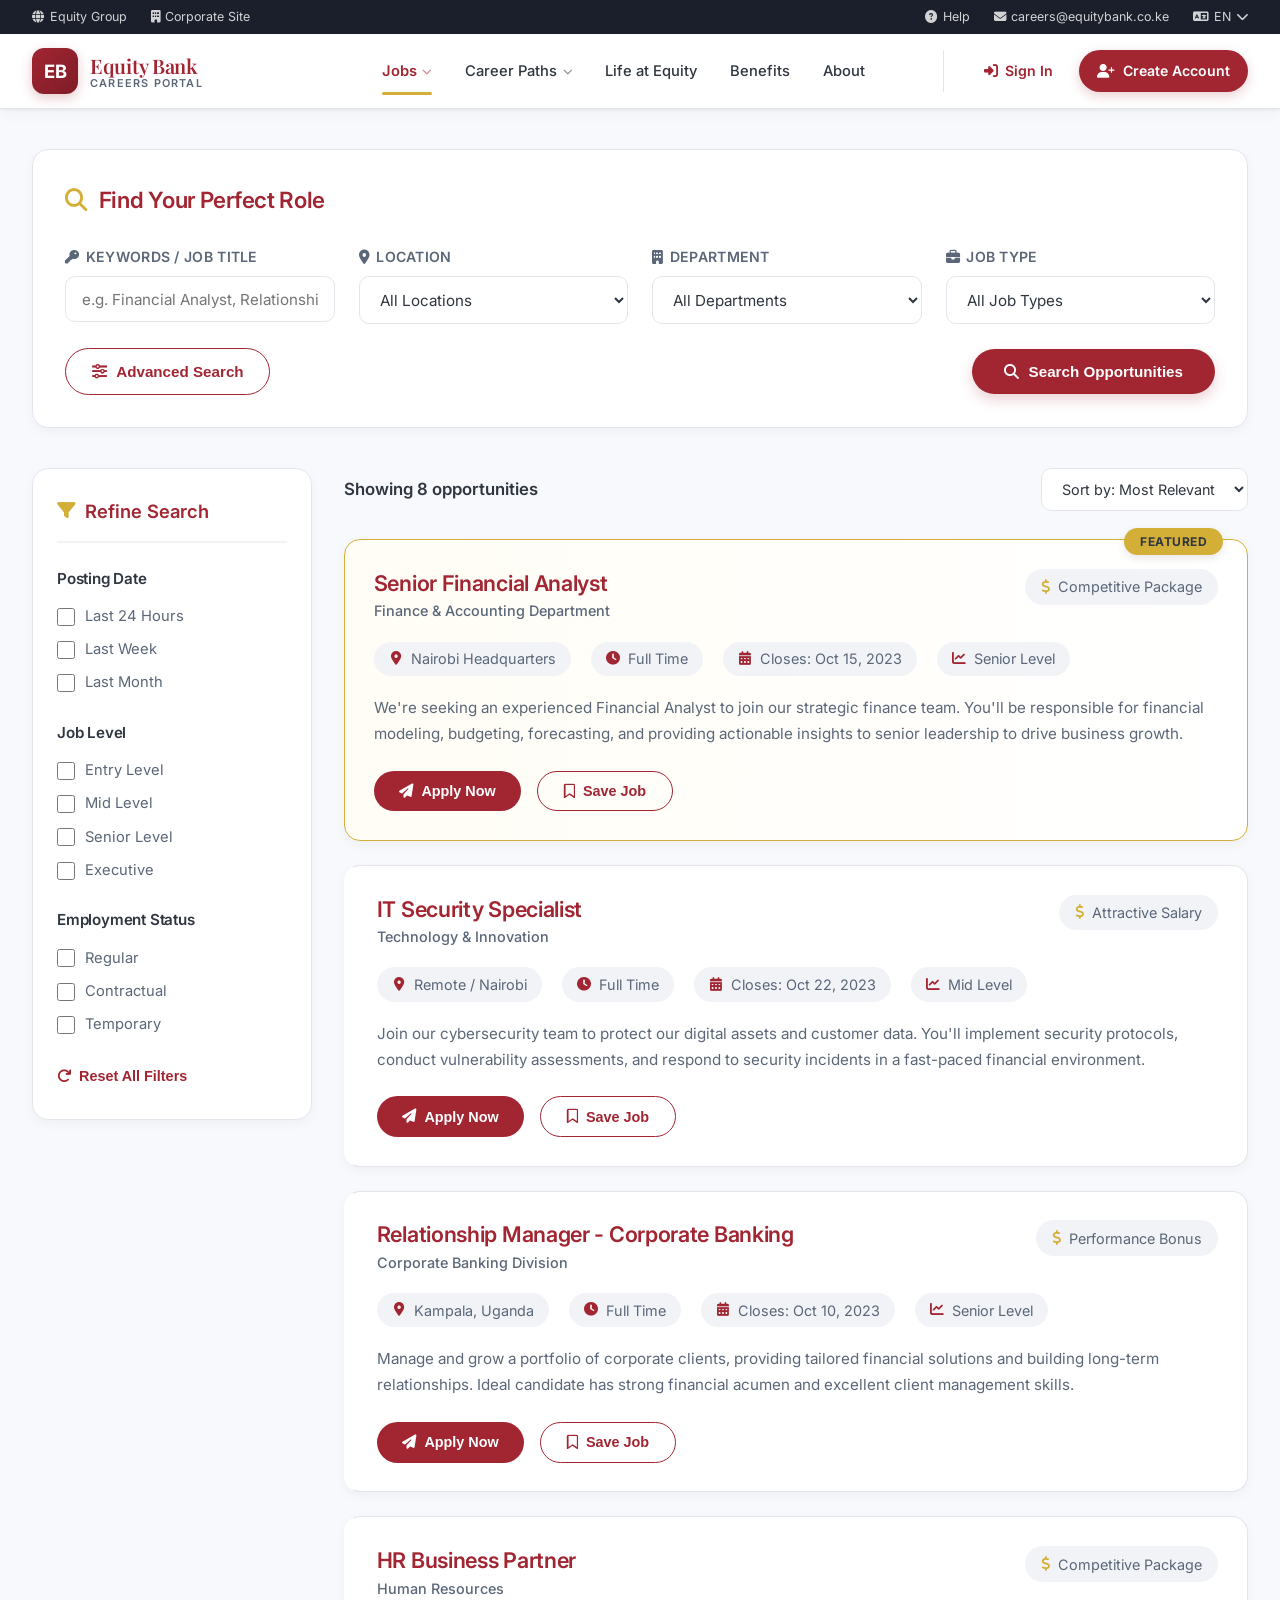
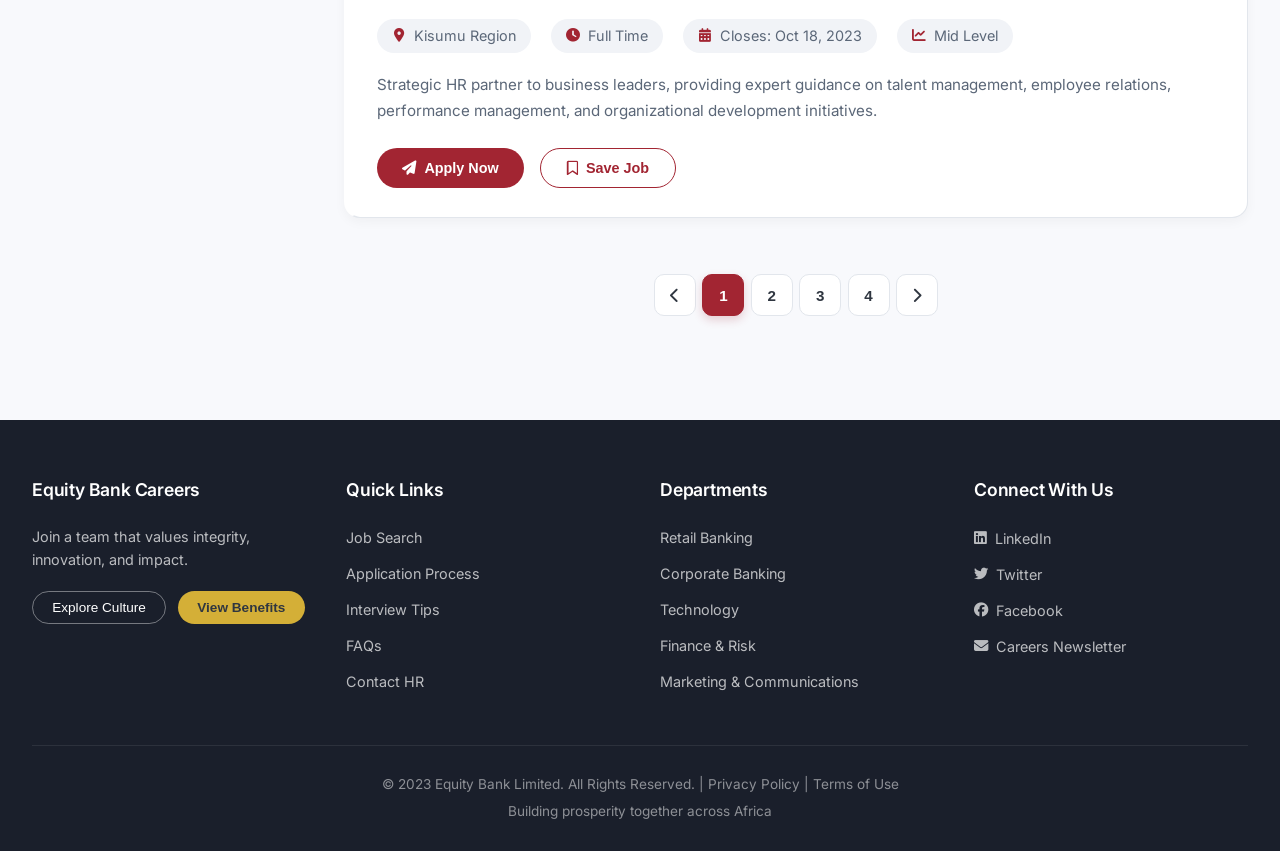
==== commit 6dc291a8: "Update index.html" ====
--- a/index.html
+++ b/index.html
@@ -41,132 +41,304 @@
       -webkit-font-smoothing: antialiased;
     }
 
+
+    
     /* ----- header / nav ----- */
-    .main-header {
-      background: var(--white);
-      box-shadow: var(--shadow-sm);
-      position: sticky;
-      top: 0;
-      z-index: 1000;
-      border-bottom: 1px solid var(--gray-200);
-    }
-
-    .header-container {
-      max-width: 1440px;
-      margin: 0 auto;
-      padding: 0.75rem 2rem;
-      display: flex;
-      justify-content: space-between;
-      align-items: center;
-      flex-wrap: wrap;
-      gap: 1rem 2rem;
-    }
-
-    .logo-section {
-      display: flex;
-      align-items: center;
-      gap: 0.85rem;
-    }
-
-    .logo-mark {
-      background: var(--primary);
-      color: var(--white);
-      width: 52px;
-      height: 52px;
-      display: flex;
-      align-items: center;
-      justify-content: center;
-      border-radius: 12px;
-      font-weight: 700;
-      font-size: 1.5rem;
-      letter-spacing: -0.5px;
-      box-shadow: 0 4px 10px rgba(162, 37, 50, 0.25);
-    }
-
-    .bank-name {
-      font-family: 'Playfair Display', serif;
-      font-size: 1.7rem;
-      font-weight: 600;
-      color: var(--primary);
-      line-height: 1.2;
-    }
-
-    .bank-tagline {
-      font-size: 0.78rem;
-      color: var(--gray-600);
-      font-weight: 500;
-      letter-spacing: 0.3px;
-    }
-
-    .main-nav ul {
-      display: flex;
-      list-style: none;
-      gap: 1.8rem;
-      flex-wrap: wrap;
-    }
-
-    .main-nav a {
-      text-decoration: none;
-      color: var(--gray-800);
-      font-weight: 500;
-      font-size: 0.95rem;
-      padding: 0.5rem 0;
-      border-bottom: 2px solid transparent;
-      transition: var(--transition);
-      white-space: nowrap;
-    }
-
-    .main-nav a:hover,
-    .main-nav a.active {
-      color: var(--primary);
-      border-bottom-color: var(--accent-gold);
-    }
-
-    .auth-buttons {
-      display: flex;
-      gap: 0.75rem;
-      align-items: center;
-    }
-
-    .btn-signin,
-    .btn-register {
-      padding: 0.65rem 1.4rem;
-      border-radius: 40px;
-      font-weight: 600;
-      font-size: 0.9rem;
-      cursor: pointer;
-      transition: var(--transition);
-      border: 2px solid transparent;
-      display: inline-flex;
-      align-items: center;
-      gap: 0.5rem;
-      white-space: nowrap;
-    }
-
-    .btn-signin {
-      background: transparent;
-      color: var(--primary);
-      border-color: var(--primary);
-    }
-
-    .btn-signin:hover {
-      background: #fdf2f3;
-      transform: translateY(-1px);
-    }
-
-    .btn-register {
-      background: var(--primary);
-      color: var(--white);
-      border-color: var(--primary);
-      box-shadow: 0 6px 14px rgba(162, 37, 50, 0.2);
-    }
-
-    .btn-register:hover {
-      background: var(--primary-dark);
-      border-color: var(--primary-dark);
-      transform: translateY(-1px);
-      box-shadow: 0 8px 18px rgba(162, 37, 50, 0.3);
-    }
+    /* ==================== PROFESSIONAL NAVBAR ==================== */
+.site-header {
+  position: sticky;
+  top: 0;
+  z-index: 1000;
+  background: var(--white);
+  box-shadow: 0 1px 3px rgba(0,0,0,0.06), 0 4px 16px rgba(0,0,0,0.04);
+}
+
+/* --- utility bar --- */
+.utility-bar {
+  background: #1a1f2b;
+  color: rgba(255,255,255,0.85);
+  font-size: 0.78rem;
+}
+.utility-inner {
+  max-width: 1440px;
+  margin: 0 auto;
+  padding: 0.45rem 2rem;
+  display: flex;
+  justify-content: space-between;
+  align-items: center;
+  gap: 1rem;
+}
+.utility-left, .utility-right { display: flex; gap: 1.5rem; align-items: center; }
+.utility-bar a {
+  color: rgba(255,255,255,0.8);
+  text-decoration: none;
+  display: inline-flex;
+  align-items: center;
+  gap: 0.35rem;
+  transition: color 0.2s ease;
+}
+.utility-bar a:hover { color: var(--accent-gold); }
+.lang-select { gap: 0.3rem !important; }
+
+/* --- main nav bar --- */
+.nav-bar { border-bottom: 1px solid var(--gray-200); }
+.nav-inner {
+  max-width: 1440px;
+  margin: 0 auto;
+  padding: 0 2rem;
+  height: 74px;
+  display: flex;
+  align-items: center;
+  gap: 2.5rem;
+}
+
+/* brand */
+.brand {
+  display: flex;
+  align-items: center;
+  gap: 0.75rem;
+  text-decoration: none;
+  flex-shrink: 0;
+}
+.brand-mark {
+  width: 46px;
+  height: 46px;
+  background: linear-gradient(135deg, var(--primary), var(--primary-dark));
+  color: #fff;
+  border-radius: 12px;
+  display: grid;
+  place-items: center;
+  font-weight: 700;
+  font-size: 1.15rem;
+  letter-spacing: -0.5px;
+  box-shadow: 0 4px 12px rgba(162,37,50,0.25);
+}
+.brand-text { display: flex; flex-direction: column; line-height: 1.15; }
+.brand-name {
+  font-family: 'Playfair Display', serif;
+  font-size: 1.25rem;
+  font-weight: 600;
+  color: var(--primary);
+  letter-spacing: -0.3px;
+}
+.brand-sub {
+  font-size: 0.68rem;
+  font-weight: 600;
+  color: var(--gray-600);
+  text-transform: uppercase;
+  letter-spacing: 1.2px;
+}
+
+/* desktop nav */
+.primary-nav { margin-left: auto; }
+.nav-list {
+  display: flex;
+  list-style: none;
+  gap: 0.25rem;
+  align-items: center;
+}
+.nav-item { position: relative; }
+.nav-link {
+  display: inline-flex;
+  align-items: center;
+  gap: 0.35rem;
+  padding: 0.65rem 0.9rem;
+  color: var(--gray-800);
+  text-decoration: none;
+  font-size: 0.92rem;
+  font-weight: 500;
+  border-radius: 8px;
+  transition: var(--transition);
+  white-space: nowrap;
+}
+.nav-link:hover { background: var(--gray-100); color: var(--primary); }
+.nav-link.active { color: var(--primary); font-weight: 600; }
+.nav-link.active::after {
+  content: '';
+  position: absolute;
+  left: 0.9rem;
+  right: 0.9rem;
+  bottom: -1px;
+  height: 2.5px;
+  background: var(--accent-gold);
+  border-radius: 2px;
+}
+.nav-caret { font-size: 0.6rem; opacity: 0.55; transition: transform 0.2s ease; }
+.nav-item:hover .nav-caret { transform: rotate(180deg); }
+
+/* dropdown */
+.dropdown {
+  position: absolute;
+  top: calc(100% + 6px);
+  left: 0;
+  min-width: 240px;
+  background: var(--white);
+  border-radius: 12px;
+  border: 1px solid var(--gray-200);
+  box-shadow: 0 12px 32px rgba(0,0,0,0.1);
+  padding: 0.5rem;
+  list-style: none;
+  opacity: 0;
+  visibility: hidden;
+  transform: translateY(6px);
+  transition: all 0.2s ease;
+}
+.nav-item.has-dropdown:hover .dropdown,
+.nav-item.has-dropdown:focus-within .dropdown {
+  opacity: 1;
+  visibility: visible;
+  transform: translateY(0);
+}
+.dropdown a {
+  display: flex;
+  align-items: center;
+  gap: 0.65rem;
+  padding: 0.65rem 0.85rem;
+  color: var(--gray-800);
+  text-decoration: none;
+  font-size: 0.88rem;
+  font-weight: 500;
+  border-radius: 8px;
+  transition: var(--transition);
+}
+.dropdown a i { color: var(--primary); width: 16px; text-align: center; font-size: 0.85rem; }
+.dropdown a:hover { background: #fdf2f3; color: var(--primary); }
+
+/* auth actions */
+.nav-actions {
+  display: flex;
+  align-items: center;
+  gap: 0.6rem;
+  margin-left: 1.5rem;
+  padding-left: 1.5rem;
+  border-left: 1px solid var(--gray-200);
+}
+.action-link {
+  padding: 0.55rem 1rem;
+  color: var(--primary);
+  font-weight: 600;
+  font-size: 0.88rem;
+  text-decoration: none;
+  border-radius: 8px;
+  display: inline-flex;
+  align-items: center;
+  gap: 0.45rem;
+  transition: var(--transition);
+}
+.action-link:hover { background: #fdf2f3; }
+.action-cta {
+  padding: 0.6rem 1.15rem;
+  background: var(--primary);
+  color: #fff;
+  font-weight: 600;
+  font-size: 0.88rem;
+  text-decoration: none;
+  border-radius: 40px;
+  display: inline-flex;
+  align-items: center;
+  gap: 0.45rem;
+  box-shadow: 0 4px 12px rgba(162,37,50,0.22);
+  transition: var(--transition);
+  white-space: nowrap;
+}
+.action-cta:hover {
+  background: var(--primary-dark);
+  transform: translateY(-1px);
+  box-shadow: 0 6px 16px rgba(162,37,50,0.3);
+}
+
+/* mobile toggle */
+.mobile-toggle {
+  display: none;
+  width: 42px;
+  height: 42px;
+  background: transparent;
+  border: 1px solid var(--gray-200);
+  border-radius: 10px;
+  cursor: pointer;
+  flex-direction: column;
+  justify-content: center;
+  align-items: center;
+  gap: 5px;
+  margin-left: auto;
+}
+.mobile-toggle span {
+  display: block;
+  width: 20px;
+  height: 2px;
+  background: var(--gray-800);
+  border-radius: 2px;
+  transition: var(--transition);
+}
+.mobile-toggle.open span:nth-child(1) { transform: translateY(7px) rotate(45deg); }
+.mobile-toggle.open span:nth-child(2) { opacity: 0; }
+.mobile-toggle.open span:nth-child(3) { transform: translateY(-7px) rotate(-45deg); }
+
+/* mobile drawer */
+.mobile-drawer {
+  display: none;
+  background: var(--white);
+  border-top: 1px solid var(--gray-200);
+  max-height: 0;
+  overflow: hidden;
+  transition: max-height 0.35s ease;
+}
+.mobile-drawer.open { max-height: 600px; }
+.mobile-nav { list-style: none; padding: 1rem 1.5rem 1.5rem; }
+.mobile-nav li { margin-bottom: 0.2rem; }
+.mobile-nav a {
+  display: flex;
+  align-items: center;
+  gap: 0.75rem;
+  padding: 0.8rem 0.75rem;
+  color: var(--gray-800);
+  text-decoration: none;
+  font-weight: 500;
+  font-size: 0.95rem;
+  border-radius: 10px;
+  transition: var(--transition);
+}
+.mobile-nav a i { color: var(--primary); width: 18px; text-align: center; }
+.mobile-nav a:hover { background: #fdf2f3; color: var(--primary); }
+.mobile-divider {
+  height: 1px;
+  background: var(--gray-200);
+  margin: 0.6rem 0;
+}
+.mobile-signin { color: var(--primary) !important; font-weight: 600 !important; }
+.mobile-cta {
+  background: var(--primary) !important;
+  color: #fff !important;
+  justify-content: center;
+  margin-top: 0.4rem;
+  box-shadow: 0 4px 12px rgba(162,37,50,0.2);
+}
+.mobile-cta i { color: #fff !important; }
+
+/* responsive */
+@media (max-width: 1100px) {
+  .nav-inner { gap: 1.5rem; padding: 0 1.5rem; }
+  .nav-link { padding: 0.55rem 0.7rem; font-size: 0.88rem; }
+  .nav-actions { margin-left: 0.75rem; padding-left: 0.75rem; }
+}
+@media (max-width: 960px) {
+  .primary-nav, .nav-actions { display: none; }
+  .mobile-toggle { display: flex; }
+  .mobile-drawer { display: block; }
+  .nav-inner { height: 68px; padding: 0 1.25rem; }
+  .utility-inner { padding: 0.4rem 1.25rem; }
+  .utility-left a:last-child, .utility-right a:not(:first-child) { display: none; }
+}
+@media (max-width: 480px) {
+  .utility-bar { display: none; }
+  .nav-inner { height: 62px; padding: 0 1rem; }
+  .brand-mark { width: 40px; height: 40px; font-size: 1rem; }
+  .brand-name { font-size: 1.1rem; }
+  .brand-sub { font-size: 0.6rem; }
+}
+
+
+
 
     /* ----- hero banner ----- */
     .welcome-banner {
@@ -959,41 +1131,93 @@
 <body>
 
   <!-- Header -->
-  <header class="main-header">
-    <div class="header-container">
-      <div class="logo-section">
-        <div class="logo-mark">EB</div>
-        <div>
-          <div class="bank-name">Equity Bank</div>
-          <div class="bank-tagline">Building Prosperity Together</div>
-        </div>
+  <!-- ==================== NEW PROFESSIONAL NAVBAR ==================== -->
+<header class="site-header">
+  <!-- Top utility bar -->
+  <div class="utility-bar">
+    <div class="utility-inner">
+      <div class="utility-left">
+        <a href="#"><i class="fas fa-globe"></i> Equity Group</a>
+        <a href="#"><i class="fas fa-building"></i> Corporate Site</a>
       </div>
-
-      <nav class="main-nav">
-        <ul>
-          <li><a href="#" class="active">Job Search</a></li>
-          <li><a href="my-jobs.html">My Jobpage</a></li>
-          <li><a href="career-paths.html">Career Paths</a></li>
-          <li><a href="about.html">About Us</a></li>
-          <li><a href="benefits.html">Employee Benefits</a></li>
+      <div class="utility-right">
+        <a href="#"><i class="fas fa-question-circle"></i> Help</a>
+        <a href="#"><i class="fas fa-envelope"></i> careers@equitybank.co.ke</a>
+        <a href="#" class="lang-select"><i class="fas fa-language"></i> EN <i class="fas fa-chevron-down"></i></a>
+      </div>
+    </div>
+  </div>
+
+  <!-- Main navigation -->
+  <div class="nav-bar">
+    <div class="nav-inner">
+      <!-- Brand -->
+      <a href="#" class="brand">
+        <span class="brand-mark">EB</span>
+        <span class="brand-text">
+          <span class="brand-name">Equity Bank</span>
+          <span class="brand-sub">Careers Portal</span>
+        </span>
+      </a>
+
+      <!-- Desktop nav -->
+      <nav class="primary-nav" aria-label="Primary">
+        <ul class="nav-list">
+          <li class="nav-item has-dropdown">
+            <a href="#" class="nav-link active">Jobs <i class="fas fa-chevron-down nav-caret"></i></a>
+            <ul class="dropdown">
+              <li><a href="#"><i class="fas fa-search"></i> Job Search</a></li>
+              <li><a href="#"><i class="fas fa-bookmark"></i> Saved Jobs</a></li>
+              <li><a href="#"><i class="fas fa-paper-plane"></i> My Applications</a></li>
+              <li><a href="#"><i class="fas fa-bell"></i> Job Alerts</a></li>
+            </ul>
+          </li>
+          <li class="nav-item has-dropdown">
+            <a href="#" class="nav-link">Career Paths <i class="fas fa-chevron-down nav-caret"></i></a>
+            <ul class="dropdown">
+              <li><a href="#"><i class="fas fa-chart-line"></i> Retail Banking</a></li>
+              <li><a href="#"><i class="fas fa-briefcase"></i> Corporate Banking</a></li>
+              <li><a href="#"><i class="fas fa-laptop-code"></i> Technology</a></li>
+              <li><a href="#"><i class="fas fa-shield-alt"></i> Risk & Compliance</a></li>
+            </ul>
+          </li>
+          <li class="nav-item"><a href="#" class="nav-link">Life at Equity</a></li>
+          <li class="nav-item"><a href="#" class="nav-link">Benefits</a></li>
+          <li class="nav-item"><a href="#" class="nav-link">About</a></li>
         </ul>
       </nav>
 
-      <div class="auth-buttons">
-        <button class="btn-signin"><i class="fas fa-sign-in-alt"></i> Sign In</button>
-        <button class="btn-register">Create Account</button>
+      <!-- Auth actions -->
+      <div class="nav-actions">
+        <a href="#" class="action-link"><i class="fas fa-sign-in-alt"></i> Sign In</a>
+        <a href="#" class="action-cta"><i class="fas fa-user-plus"></i> Create Account</a>
       </div>
+
+      <!-- Mobile toggle -->
+      <button class="mobile-toggle" aria-label="Toggle menu" aria-expanded="false">
+        <span></span><span></span><span></span>
+      </button>
     </div>
-  </header>
-
-  <!-- Welcome Banner -->
-  <section class="welcome-banner">
-    <div class="welcome-content">
-      <h1>Build Your Career with Equity Bank</h1>
-      <p>Join a leading financial institution committed to professional growth, innovation, and community impact</p>
-      <button class="btn-hero"><i class="fas fa-play-circle"></i> Watch Our Culture Video</button>
+
+    <!-- Mobile drawer -->
+    <div class="mobile-drawer" id="mobileDrawer">
+      <ul class="mobile-nav">
+        <li><a href="#"><i class="fas fa-search"></i> Job Search</a></li>
+        <li><a href="#"><i class="fas fa-bookmark"></i> Saved Jobs</a></li>
+        <li><a href="#"><i class="fas fa-paper-plane"></i> My Applications</a></li>
+        <li><a href="#"><i class="fas fa-bell"></i> Job Alerts</a></li>
+        <li class="mobile-divider"></li>
+        <li><a href="#"><i class="fas fa-chart-line"></i> Career Paths</a></li>
+        <li><a href="#"><i class="fas fa-heart"></i> Life at Equity</a></li>
+        <li><a href="#"><i class="fas fa-gift"></i> Benefits</a></li>
+        <li><a href="#"><i class="fas fa-info-circle"></i> About</a></li>
+        <li class="mobile-divider"></li>
+        <li><a href="#" class="mobile-signin"><i class="fas fa-sign-in-alt"></i> Sign In</a></li>
+        <li><a href="#" class="mobile-cta"><i class="fas fa-user-plus"></i> Create Account</a></li>
+      </ul>
     </div>
-  </section>
+  </div>
+</header>
 
   <!-- Main Content -->
   <main class="main-container">
